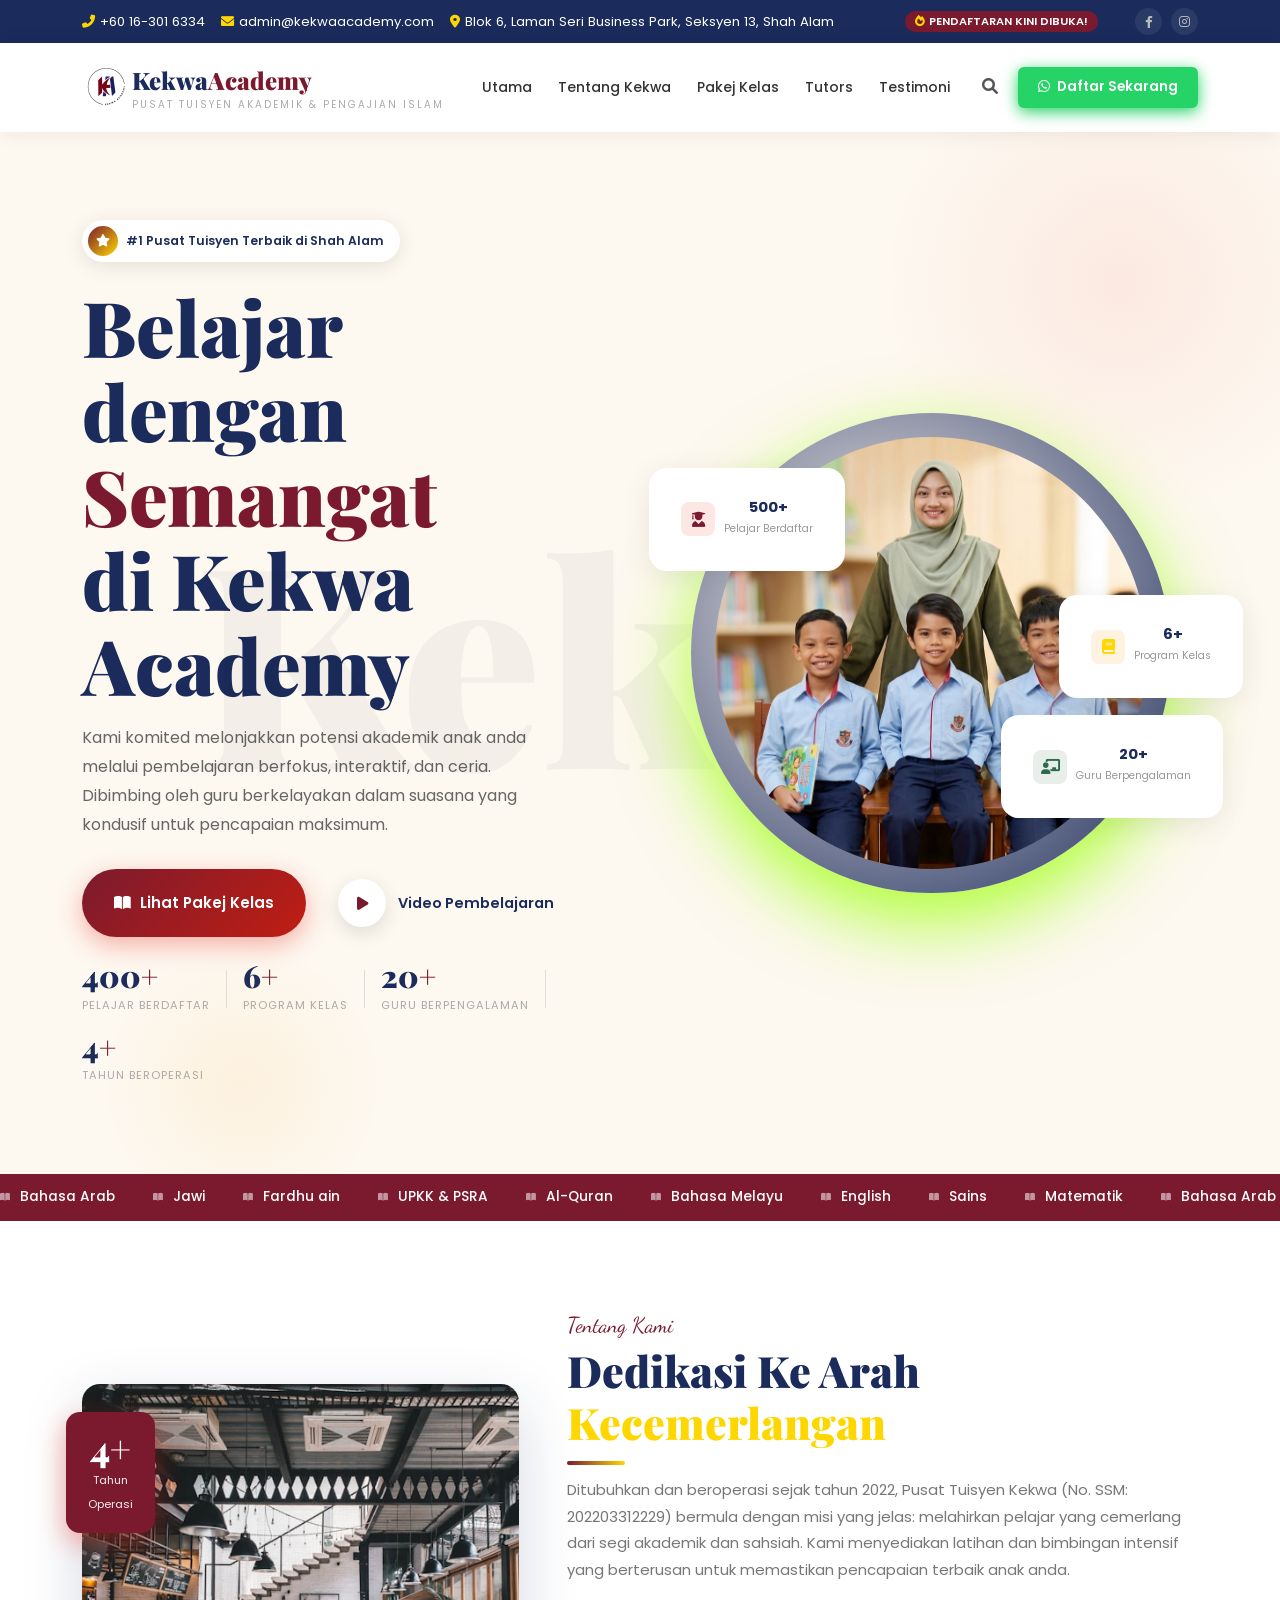
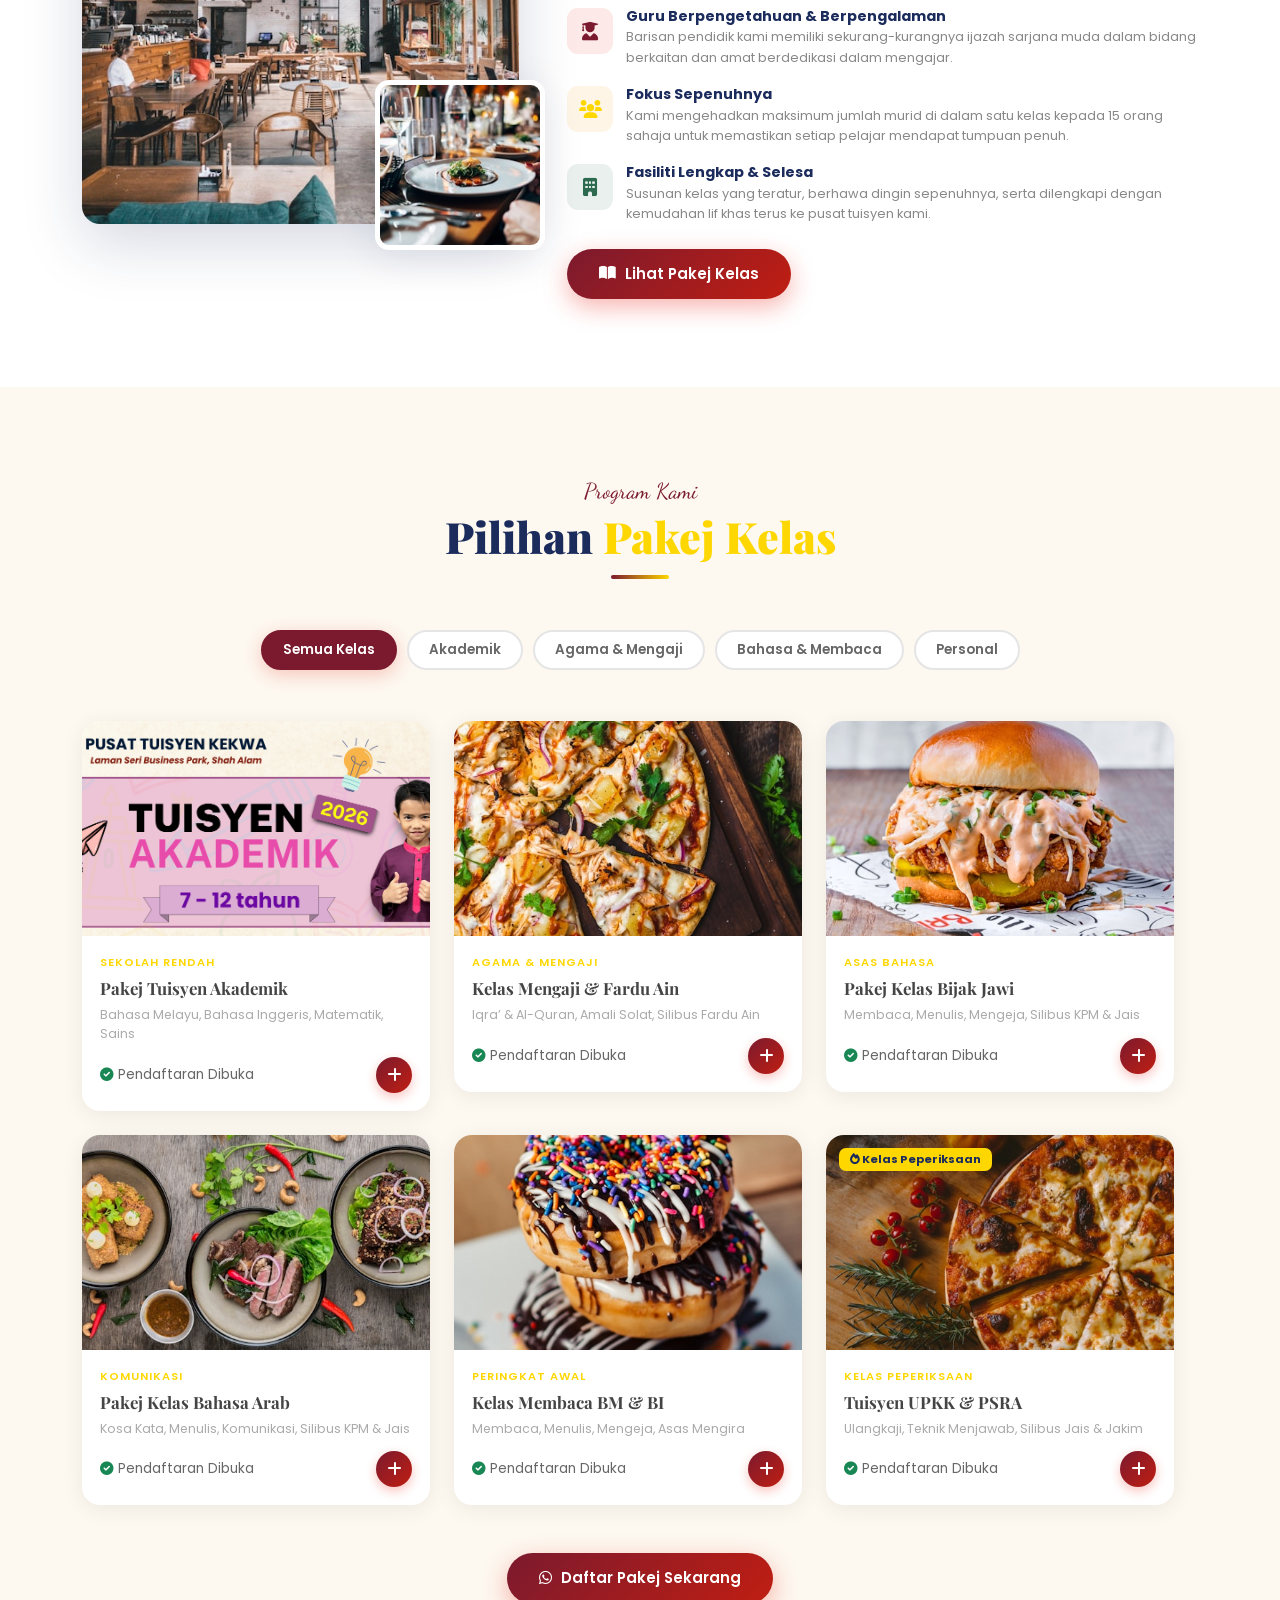
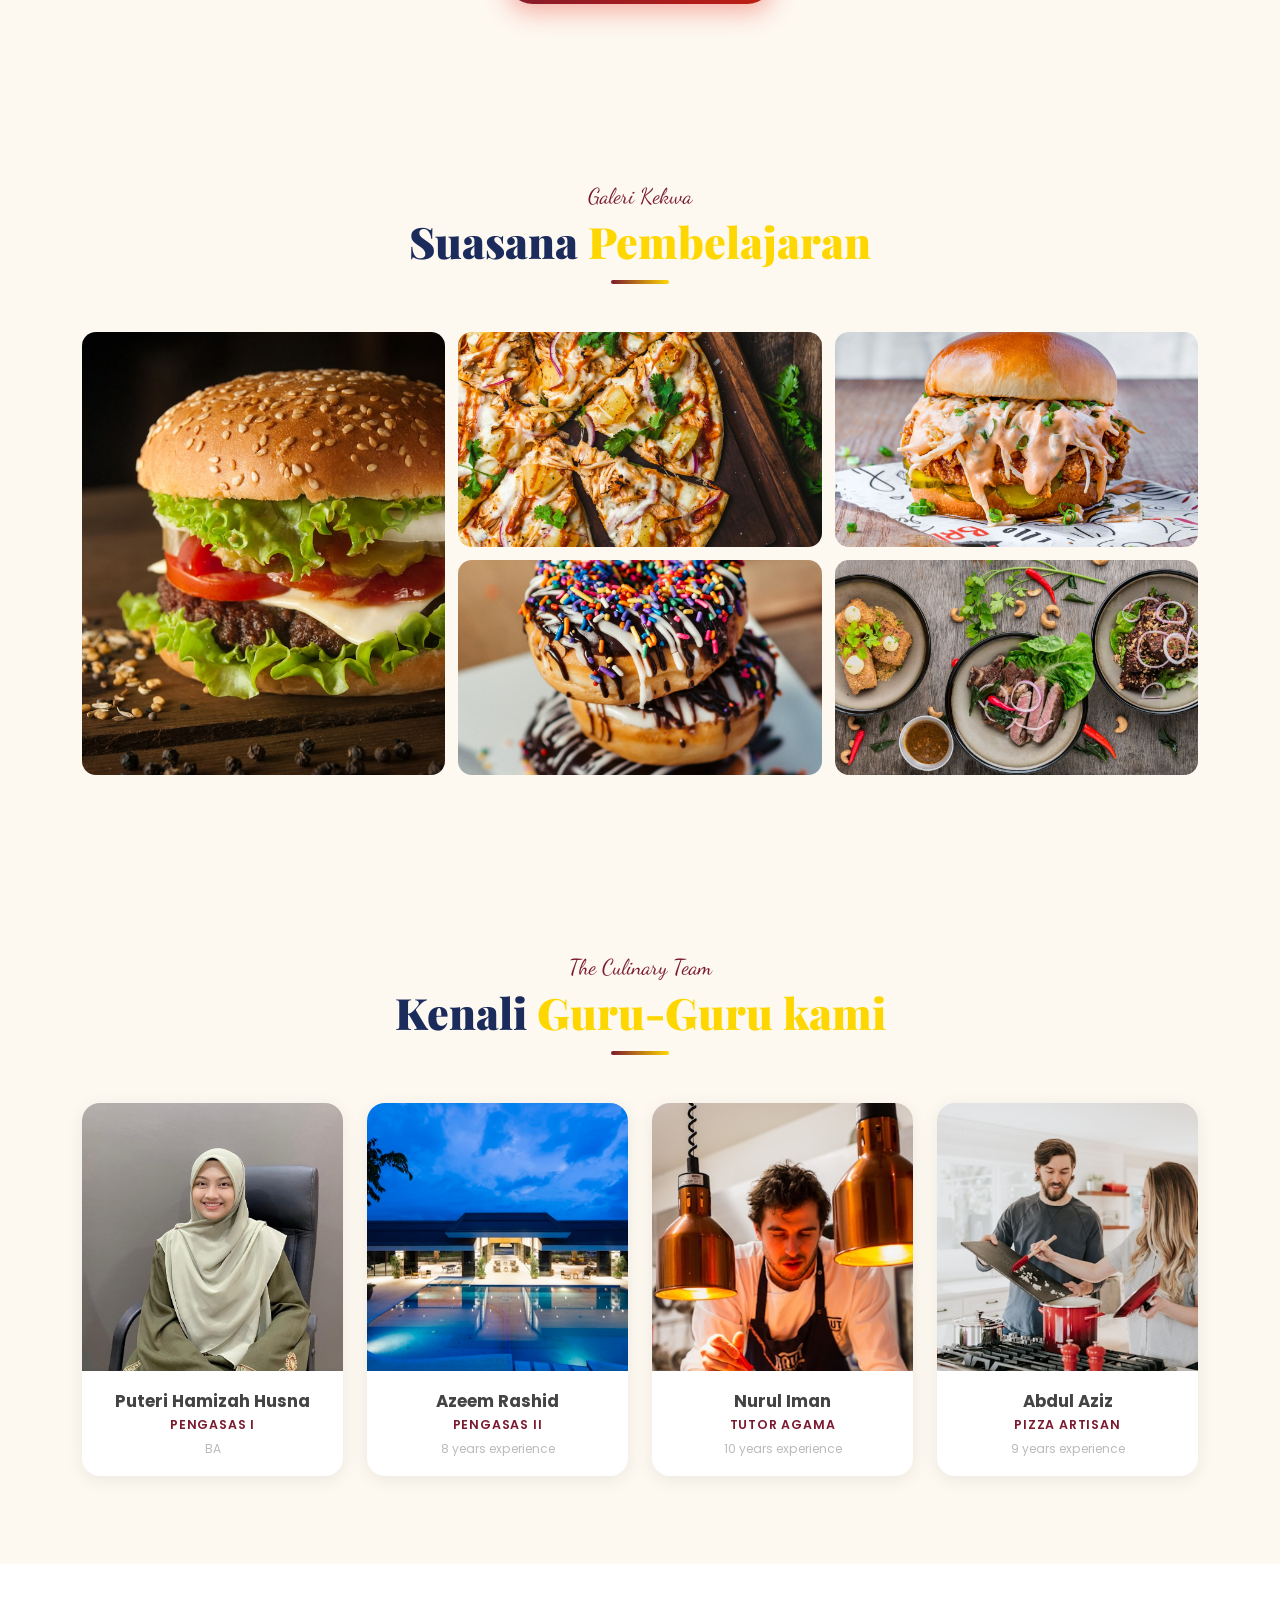
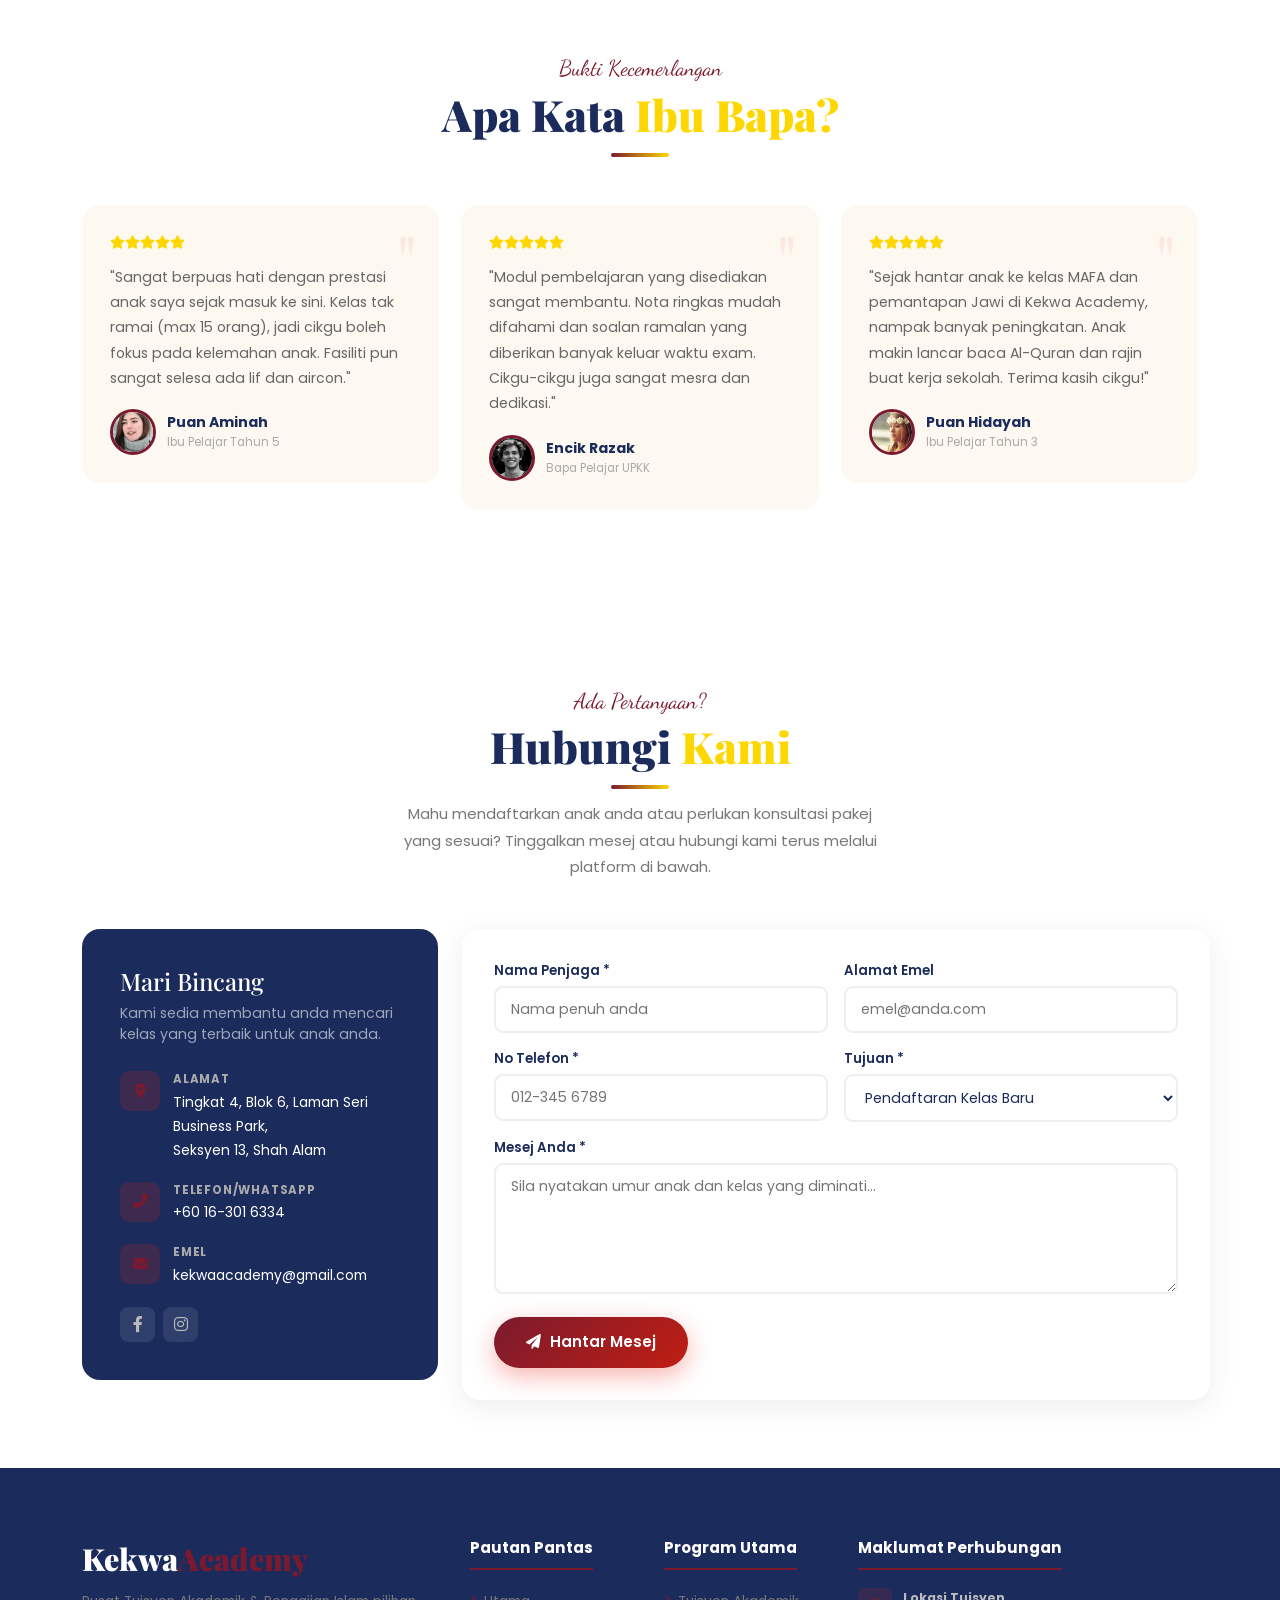
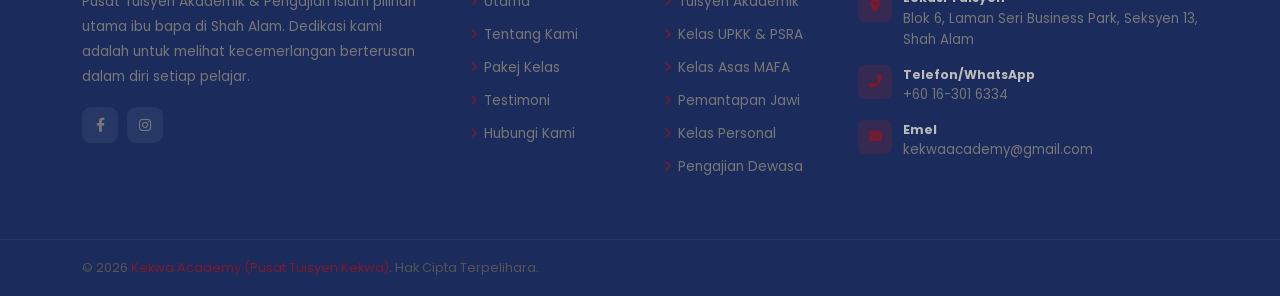
==== index.html @ 7ccf5cf9 "Add website files" ====
<!DOCTYPE html>
<html lang="en">
   <head>
      <meta charset="UTF-8">
      <meta http-equiv="X-UA-Compatible" content="IE=edge">
      <meta name="viewport" content="width=device-width, initial-scale=1">
      <meta name="author" content="Sarab">
      <meta name="description" content="Kekwa Academy - Pusat Tuisyen Akademik &  Islam">
      <title>Kekwa Academy - Pusat Tuisyen Akademik & Pengajian Islam</title>
      <link href="https://fonts.googleapis.com/css2?family=Playfair+Display:wght@400;700;900&family=Poppins:wght@300;400;500;600;700&family=Dancing+Script:wght@700&display=swap" rel="stylesheet"/>
      <!-- Bootstrap 5.3 -->
      <link href="css/bootstrap.min.css" rel="stylesheet"/>
      <!-- AOS Animate on Scroll -->
      <link href="css/aos.css" rel="stylesheet"/>
      <!-- Swiper -->
      <link href="css/swiper-bundle.min.css" rel="stylesheet"/>
      <!-- all min css -->
      <link rel="stylesheet" href="css/all.min.css"/>
      <!-- magnific CSS -->
      <link rel="stylesheet" href="css/magnific-popup.css"/>
      <!-- Style CSS -->
      <link rel="stylesheet" href="css/style.css" />
   </head>
   <body>
      <!-- ============================================================
         TOP BAR
         ============================================================ -->
      <div id="topbar">
         <div class="container">
            <div class="d-flex justify-content-between align-items-center flex-wrap gap-2">
               <div class="top-contact d-flex flex-wrap">
                  <span><i class="fas fa-phone-alt"></i>+60 16-301 6334</span>
                  <span><i class="fas fa-envelope"></i>admin@kekwaacademy.com</span>
                  <span><i class="fas fa-map-marker-alt"></i>Blok 6, Laman Seri Business Park, Seksyen 13, Shah Alam</span>
               </div>
               <div class="d-flex align-items-center gap-3">
                  <span class="ttag"><i class="fas fa-fire me-1"></i>Pendaftaran kini dibuka!</span>
                  <div class="tsoc">
                     <a href="#"><i class="fab fa-facebook-f"></i></a>
                     <a href="#"><i class="fab fa-instagram"></i></a>
                  </div>
               </div>
            </div>
         </div>
      </div>
      <!-- ============================================================
         NAVBAR
         ============================================================ -->
      <nav class="navbar navbar-expand-lg" id="nav">
         <div class="container">
            <a class="navbar-brand" href="#">
               <div class="blogo">
                      <img src="img\logo.png" alt="Kekwa Academy Logo">
                  <div>
                     <div class="bname">Kekwa<span>Academy</span></div>
                     <div class="bsub">Pusat Tuisyen Akademik & Pengajian Islam</div>
                  </div>
               </div>
            </a>
            <button class="navbar-toggler border-0" type="button" data-bs-toggle="collapse" data-bs-target="#navmenu">
            <i class="fas fa-bars" style="color:var(--primary);font-size:1.35rem;"></i>
            </button>
            <div class="collapse navbar-collapse" id="navmenu">
               <ul class="navbar-nav mx-auto">
                  <li class="nav-item"><a class="nav-link active" href="index.html">Utama</a></li>
                  <li class="nav-item"><a class="nav-link" href="#about">Tentang Kekwa</a></li>
                  <li class="nav-item"><a class="nav-link" href="#menu">Pakej Kelas</a></li>
                  <li class="nav-item"><a class="nav-link" href="tutor.html">Tutors</a></li>
                  <li class="nav-item"><a class="nav-link" href="#testimonials">Testimoni</a></li>
               </ul>
               <div class="d-flex align-items-center gap-1">
                  <!-- FIX 1: Search button -->
                  <button id="navSearchBtn" title="Search"><i class="fas fa-search"></i></button>
<a href="https://wa.me/60163016334?text=Assalamualaikum.%20Saya%20berminat%20untuk%20mengetahui%20lebih%20lanjut%20mengenai%20kelas%20tuisyen%20di%20Kekwa%20Academy.%20Boleh%20saya%20dapatkan%20maklumat%20lanjut%3F"
   class="nav-link nav-cta btn-whatsapp"
   target="_blank"
   rel="noopener">
    <i class="fab fa-whatsapp me-1"></i> Daftar Sekarang
</a>
               </div>
            </div>
         </div>
      </nav>
      <!-- ============================================================
         FIX 1 � SEARCH OVERLAY POPUP
         ============================================================ -->
      <div id="searchOv">
         <button class="sovclose" id="searchClose"><i class="fas fa-times"></i></button>
         <div class="sovbox">
            <h4>What are you craving today?</h4>
            <div class="sovinput">
               <input type="text" id="searchInput" placeholder="Search burgers, pizza, chicken..." autocomplete="off"/>
               <button><i class="fas fa-search"></i></button>
            </div>
            <!-- Categories inside search box -->
            <div class="sovcats">
               <div class="sovcat active" data-cat="all">
                  <img src="img/menu/1.jpg" alt=""/>All Items
               </div>
               <div class="sovcat" data-cat="burgers">
                  <img src="img/menu/1.jpg" alt=""/>Burgers
               </div>
               <div class="sovcat" data-cat="pizza">
                  <img src="img/menu/2.jpg" alt=""/>Pizza
               </div>
               <div class="sovcat" data-cat="chicken">
                  <img src="img/menu/3.jpg" alt=""/>Chicken
               </div>
               <div class="sovcat" data-cat="wraps">
                  <img src="img/menu/4.jpg" alt=""/>Wraps
               </div>
               <div class="sovcat" data-cat="pasta">
                  <img src="img/menu/5.jpg" alt=""/>Pasta
               </div>
               <div class="sovcat" data-cat="desserts">
                  <img src="img/menu/6.jpg" alt=""/>Desserts
               </div>
            </div>
            <div class="sovtrend">
               <p><i class="fas fa-fire me-1" style="color:var(--secondary);"></i>Trending Searches</p>
               <span class="ttag">Smash Burger</span>
               <span class="ttag">Nashville Chicken</span>
               <span class="ttag">Truffle Pizza</span>
               <span class="ttag">Lava Cake</span>
               <span class="ttag">Loaded Fries</span>
               <span class="ttag">Mango Shake</span>
            </div>
         </div>
      </div>
      <!-- ============================================================
         HERO
         ============================================================ -->
      <section id="hero">
         <div class="hs hs1"></div>
         <div class="hs hs2"></div>
         <div class="hbgtxt">Kekwa</div>
         <div class="container">
            <div class="row align-items-center g-5" style="min-height:88vh;">
               <div class="col-lg-6">
                  <div class="hbadge">
                     <div class="hbi"><i class="fas fa-star"></i></div>
                     <span>#1 Pusat Tuisyen Terbaik di Shah Alam</span>
                  </div>
                  <h1 class="htitle">Belajar dengan<span class="hl">Semangat</span><br/>di Kekwa Academy</h1>
                  <p class="hdesc">Kami komited melonjakkan potensi akademik anak anda melalui pembelajaran berfokus, interaktif, dan ceria. Dibimbing oleh guru berkelayakan dalam suasana yang kondusif untuk pencapaian maksimum.</p>
                  <div class="d-flex flex-wrap gap-3 mb-2">
                     <a href="#menu" class="btn-red"><i class="fas fa-book-open"></i>Lihat Pakej Kelas</a>
                     <a href="https://www.instagram.com/reel/DMpfrP8ycA4/" 
                        class="btn-play" 
                        target="_blank" 
                        rel="noopener">
                        <div class="pico"><i class="fas fa-play"></i></div>
                        <span>Video Pembelajaran</span>
                     </a>
                  </div>
                  <div class="hstats d-flex gap-3 flex-wrap mt-4">
                     <div class="hstat"><span class="snum" data-count="400">0<em>+</em></span><small>Pelajar Berdaftar</small></div>
                     <div class="sdiv"></div>
                     <div class="hstat"><span class="snum" data-count="6">0<em>+</em></span><small>Program Kelas</small></div>
                     <div class="sdiv"></div>
                     <div class="hstat"><span class="snum" data-count="20">0<em>+</em></span><small>Guru Berpengalaman</small></div>
                     <div class="sdiv"></div>
                     <div class="hstat"><span class="snum" data-count="4">0<em>+</em></span><small>Tahun Beroperasi</small></div>
                  </div>
               </div>
               <div class="col-lg-6">
                  <div style="position:relative;text-align:center;">
                     <div class="hcircle">
                        <img src="img/banner 1.png" alt="Burger"/>
                     </div>
                     <div class="fcard fc1">
                        <div class="fcoi r"><i class="fa-solid fa-user-graduate"></i></div>
                        <div><span class="fcnum">500+</span><span class="fcsm">Pelajar Berdaftar</span></div>
                     </div>
                     <div class="fcard fc3">
                        <div class="fcoi y"><i class="fa-solid fa-book"></i></div>
                        <div><span class="fcnum">6+</span><span class="fcsm">Program Kelas</span></div>
                     </div>
                     <div class="fcard fc2">
                        <div class="fcoi g"><i class="fa-solid fa-chalkboard-teacher"></i></div>
                        <div><span class="fcnum">20+</span><span class="fcsm">Guru Berpengalaman</span></div>
                     </div>
                  </div>
               </div>
            </div>
         </div>
      </section>
      <!-- SCROLL BANNER -->
      <div class="mqsec">
         <div class="mqtrack">
            <div class="mqitem"><i class="fa-solid fa-book-open"></i>Bahasa Arab</div>
            <div class="mqitem"><i class="fa-solid fa-book-open"></i>Jawi</div>
            <div class="mqitem"><i class="fa-solid fa-book-open"></i>Fardhu ain</div>
            <div class="mqitem"><i class="fa-solid fa-book-open"></i>UPKK &amp; PSRA</div>
            <div class="mqitem"><i class="fa-solid fa-book-open"></i>Al-Quran</div>
            <div class="mqitem"><i class="fa-solid fa-book-open"></i>Bahasa Melayu</div>
            <div class="mqitem"><i class="fa-solid fa-book-open"></i>English</div>
            <div class="mqitem"><i class="fa-solid fa-book-open"></i>Sains</div>
            <div class="mqitem"><i class="fa-solid fa-book-open"></i>Matematik</div>
            <div class="mqitem"><i class="fa-solid fa-book-open"></i>Bahasa Arab</div>
            <div class="mqitem"><i class="fa-solid fa-book-open"></i>UPKK &amp; PSRA</div>
            <div class="mqitem"><i class="fa-solid fa-book-open"></i>Iqra</div>
            <div class="mqitem"><i class="fa-solid fa-book-open"></i>Sains</div>
            <div class="mqitem"><i class="fa-solid fa-book-open"></i>Matematik</div>
         </div>
      </div>
      <!-- ABOUT -->
      <section id="about">
         <div class="container">
            <div class="row align-items-center g-5">
               <div class="col-lg-5" data-aos="fade-right">
                  <div class="astack">
                     <div class="aexp"><span class="anum">4+</span><small>Tahun<br/>Operasi</small></div>
                     <div class="amain"><img src="img/about1.jpg" alt="Restaurant"/></div>
                     <div class="asm"><img src="img/about2.jpg" alt=""/></div>
                  </div>
               </div>
               <div class="col-lg-7" data-aos="fade-left">
                  <span class="slbl">Tentang Kami</span>
<h2 class="stitle text-start">Dedikasi Ke Arah <span>Kecemerlangan</span></h2>
                  <div class="sline lft"></div>
                  <p class="sdesc mb-4">Ditubuhkan dan beroperasi sejak tahun 2022, Pusat Tuisyen Kekwa (No. SSM: 202203312229) bermula dengan misi yang jelas: melahirkan pelajar yang cemerlang dari segi akademik dan sahsiah. Kami menyediakan latihan dan bimbingan intensif yang berterusan untuk memastikan pencapaian terbaik anak anda.</p>
                  <div class="mb-4">
                     <div class="fti">
                        <div class="ftico r"><i class="fas fa-user-graduate"></i></div>
                        <div>
                           <h6>Guru Berpengetahuan & Berpengalaman</h6>
                           <p>Barisan pendidik kami memiliki sekurang-kurangnya ijazah sarjana muda dalam bidang berkaitan dan amat berdedikasi dalam mengajar.</p>
                        </div>
                     </div>
                     <div class="fti">
                        <div class="ftico y"><i class="fas fa-users"></i></div>
                        <div>
                           <h6>Fokus Sepenuhnya</h6>
                           <p>Kami mengehadkan maksimum jumlah murid di dalam satu kelas kepada 15 orang sahaja untuk memastikan setiap pelajar mendapat tumpuan penuh.</p>
                        </div>
                     </div>
                     <div class="fti">
                        <div class="ftico g"><i class="fas fa-building"></i></div>
                        <div>
                           <h6>Fasiliti Lengkap & Selesa</h6>
                           <p>Susunan kelas yang teratur, berhawa dingin sepenuhnya, serta dilengkapi dengan kemudahan lif khas terus ke pusat tuisyen kami.</p>
                        </div>
                     </div>
                  </div>
                  <a href="#menu" class="btn-red"><i class="fas fa-book-open"></i>Lihat Pakej Kelas</a>               </div>
            </div>
         </div>
      </section>
<!-- ============================================================
         MENU - PAKEJ KELAS
         ============================================================ -->
      <section id="menu">
         <div class="container">
            <div class="text-center mb-5" data-aos="fade-up">
               <span class="slbl">Program Kami</span>
               <h2 class="stitle">Pilihan <span>Pakej Kelas</span></h2>
               <div class="sline"></div>
            </div>
            <!-- Filter buttons -->
            <div class="text-center mb-4" data-aos="fade-up">
               <button class="filtbtn active" data-f="all">Semua Kelas</button>
               <button class="filtbtn" data-f="akademik">Akademik</button>
               <button class="filtbtn" data-f="agama">Agama & Mengaji</button>
               <button class="filtbtn" data-f="bahasa">Bahasa & Membaca</button>
               <button class="filtbtn" data-f="personal">Personal</button>
            </div>
            <div class="row g-4" id="mgrid">
               
<div class="row g-4" id="mgrid">
               
               <!-- PAKEJ 1: Tuisyen Akademik -->
               <div class="col-sm-6 col-lg-4 mwrap" data-c="akademik" data-aos="fade-up">
                  <div class="mcard"
                     data-img="img/Produk Kelas.png"
                     data-title="Pakej Tuisyen Akademik (Sekolah Rendah)"
                     data-cat="Akademik"
                     data-desc="Kelas berfokuskan pemahaman konsep dan latihan berterusan untuk subjek-subjek teras sekolah rendah."
                     data-tags="Bahasa Melayu, Bahasa Inggeris, Matematik, Sains">
                     <div class="mimg">
                        <img src="img/Produk Kelas.png" alt="Tuisyen Akademik"/>
                     </div>
                     <div class="mbody">
                        <div class="mcat">Sekolah Rendah</div>
                        <div class="mtit">Pakej Tuisyen Akademik</div>
                        <div class="mdesc">Bahasa Melayu, Bahasa Inggeris, Matematik, Sains</div>
                        <div class="mfoot" style="justify-content: space-between; align-items: center;">
                           <span style="font-size: 0.85rem; color: #666;"><i class="fas fa-check-circle text-success me-1"></i>Pendaftaran Dibuka</span>
                           <button class="madd" title="Maklumat Lanjut"><i class="fas fa-plus"></i></button>
                        </div>
                     </div>
                  </div>
               </div>

               <!-- PAKEJ 2: Mengaji & Fardu Ain -->
               <div class="col-sm-6 col-lg-4 mwrap" data-c="agama" data-aos="fade-up" data-aos-delay="80">
                  <div class="mcard"
                     data-img="img/menu/2.jpg"
                     data-title="Pakej Kelas Mengaji & Fardu Ain"
                     data-cat="Agama"
                     data-desc="Bimbingan asas kerohanian yang praktikal dan mudah difahami untuk melancarkan bacaan Al-Quran dan ibadah harian."
                     data-tags="Iqra’ & Al-Quran, Amali Solat, Silibus Fardu Ain">
                     <div class="mimg">
                        <img src="img/menu/2.jpg" alt="Mengaji dan Fardu Ain"/>
                     </div>
                     <div class="mbody">
                        <div class="mcat">Agama & Mengaji</div>
                        <div class="mtit">Kelas Mengaji & Fardu Ain</div>
                        <div class="mdesc">Iqra’ & Al-Quran, Amali Solat, Silibus Fardu Ain</div>
                        <div class="mfoot" style="justify-content: space-between; align-items: center;">
                           <span style="font-size: 0.85rem; color: #666;"><i class="fas fa-check-circle text-success me-1"></i>Pendaftaran Dibuka</span>
                           <button class="madd" title="Maklumat Lanjut"><i class="fas fa-plus"></i></button>
                        </div>
                     </div>
                  </div>
               </div>

               <!-- PAKEJ 3: Bijak Jawi -->
               <div class="col-sm-6 col-lg-4 mwrap" data-c="bahasa" data-aos="fade-up" data-aos-delay="160">
                  <div class="mcard"
                     data-img="img/menu/3.jpg"
                     data-title="Pakej Kelas Bijak Jawi"
                     data-cat="Bahasa"
                     data-desc="Latihan komprehensif bagi membina kemahiran asas jawi yang kukuh berpandukan silibus rasmi."
                     data-tags="Membaca, Menulis, Mengeja, Silibus KPM & Jais">
                     <div class="mimg">
                        <img src="img/menu/3.jpg" alt="Bijak Jawi"/>
                     </div>
                     <div class="mbody">
                        <div class="mcat">Asas Bahasa</div>
                        <div class="mtit">Pakej Kelas Bijak Jawi</div>
                        <div class="mdesc">Membaca, Menulis, Mengeja, Silibus KPM & Jais</div>
                        <div class="mfoot" style="justify-content: space-between; align-items: center;">
                           <span style="font-size: 0.85rem; color: #666;"><i class="fas fa-check-circle text-success me-1"></i>Pendaftaran Dibuka</span>
                           <button class="madd" title="Maklumat Lanjut"><i class="fas fa-plus"></i></button>
                        </div>
                     </div>
                  </div>
               </div>

               <!-- PAKEJ 4: Bahasa Arab -->
               <div class="col-sm-6 col-lg-4 mwrap" data-c="bahasa" data-aos="fade-up">
                  <div class="mcard"
                     data-img="img/menu/4.jpg"
                     data-title="Pakej Kelas Bahasa Arab"
                     data-cat="Bahasa"
                     data-desc="Pendedahan bahasa Arab yang interaktif untuk membantu pelajar berkomunikasi dan memahami kosa kata dengan berkesan."
                     data-tags="Kosa Kata, Menulis, Komunikasi, Silibus KPM & Jais">
                     <div class="mimg">
                        <img src="img/menu/4.jpg" alt="Bahasa Arab"/>
                     </div>
                     <div class="mbody">
                        <div class="mcat">Komunikasi</div>
                        <div class="mtit">Pakej Kelas Bahasa Arab</div>
                        <div class="mdesc">Kosa Kata, Menulis, Komunikasi, Silibus KPM & Jais</div>
                        <div class="mfoot" style="justify-content: space-between; align-items: center;">
                           <span style="font-size: 0.85rem; color: #666;"><i class="fas fa-check-circle text-success me-1"></i>Pendaftaran Dibuka</span>
                           <button class="madd" title="Maklumat Lanjut"><i class="fas fa-plus"></i></button>
                        </div>
                     </div>
                  </div>
               </div>

               <!-- PAKEJ 5: Membaca BM & BI -->
               <div class="col-sm-6 col-lg-4 mwrap" data-c="akademik" data-aos="fade-up" data-aos-delay="80">
                  <div class="mcard"
                     data-img="img/menu/5.jpg"
                     data-title="Pakej Kelas Membaca BM & BI"
                     data-cat="Akademik"
                     data-desc="Kelas khas untuk anak-anak yang baru mula belajar bagi melancarkan bacaan, ejaan dan penulisan."
                     data-tags="Membaca, Menulis, Mengeja, Asas Mengira">
                     <div class="mimg">
                        <img src="img/menu/5.jpg" alt="Membaca BM BI"/>
                     </div>
                     <div class="mbody">
                        <div class="mcat">Peringkat Awal</div>
                        <div class="mtit">Kelas Membaca BM & BI</div>
                        <div class="mdesc">Membaca, Menulis, Mengeja, Asas Mengira</div>
                        <div class="mfoot" style="justify-content: space-between; align-items: center;">
                           <span style="font-size: 0.85rem; color: #666;"><i class="fas fa-check-circle text-success me-1"></i>Pendaftaran Dibuka</span>
                           <button class="madd" title="Maklumat Lanjut"><i class="fas fa-plus"></i></button>
                        </div>
                     </div>
                  </div>
               </div>

               <!-- PAKEJ 6: UPKK & PSRA -->
               <div class="col-sm-6 col-lg-4 mwrap" data-c="agama" data-aos="fade-up" data-aos-delay="160">
                  <div class="mcard"
                     data-img="img/menu/6.jpg"
                     data-title="Pakej Tuisyen UPKK & PSRA"
                     data-cat="Agama"
                     data-desc="Persediaan rapi untuk peperiksaan dengan modul ulangkaji terancang dan panduan teknik menjawab yang betul."
                     data-tags="Ulangkaji, Teknik Menjawab, Silibus Jais & Jakim">
                     <div class="mimg">
                        <img src="img/menu/6.jpg" alt="UPKK dan PSRA"/>
                        <div class="mbdg hot"><i class="fas fa-fire"></i> Kelas Peperiksaan</div>
                     </div>
                     <div class="mbody">
                        <div class="mcat">Kelas Peperiksaan</div>
                        <div class="mtit">Tuisyen UPKK & PSRA</div>
                        <div class="mdesc">Ulangkaji, Teknik Menjawab, Silibus Jais & Jakim</div>
                        <div class="mfoot" style="justify-content: space-between; align-items: center;">
                           <span style="font-size: 0.85rem; color: #666;"><i class="fas fa-check-circle text-success me-1"></i>Pendaftaran Dibuka</span>
                           <button class="madd" title="Maklumat Lanjut"><i class="fas fa-plus"></i></button>
                        </div>
                     </div>
                  </div>
               </div>

            </div>
            <!-- end #mgrid -->
            <div class="text-center mt-5"><a href="https://wa.me/60163016334" target="_blank" class="btn-red"><i class="fab fa-whatsapp"></i>Daftar Pakej Sekarang</a></div>
         </div>
      </section>
	  
	  
<div id="menuPop">
         <div class="mpbox">
            <button class="mpclose" id="mpClose"><i class="fas fa-times"></i></button>
            <div class="mpimg"><img id="mpImg" src="" alt=""/></div>
            <div class="mpbody">
               <div id="mpCat" style="color: var(--secondary); font-weight: 700; font-size: 0.8rem; text-transform: uppercase; margin-bottom: 5px;"></div>
               <div id="mpTitle" style="font-size: 1.5rem; font-weight: 700; margin-bottom: 15px;"></div>
               <div id="mpDesc" style="color: #666; line-height: 1.6;"></div>
               <div class="mptags" id="mpTags" style="margin-top: 15px; margin-bottom: 20px;"></div>
               
               <!-- Butang WhatsApp -->
               <a href="https://wa.me/60163016334" target="_blank" id="mpAddCart" class="mpaddcart d-block text-center text-decoration-none" style="background-color: #25D366; border-color: #25D366; color: #fff;">
                  <i class="fab fa-whatsapp me-2"></i>Tanya di WhatsApp
               </a>

               <!-- ELEMEN DI BAWAH DISEMBUNYIKAN UNTUK MENGELAKKAN JS ERROR -->
               <div id="mpStars" style="display: none;"></div>
               <div id="mpPrice" style="display: none;"></div>
               <div class="mpmeta" id="mpMeta" style="display: none;"></div>
               <div class="mpqty" style="display: none;">
                  <button class="mpqbtn" id="mpMinus">-</button>
                  <span class="mpqnum" id="mpQnum">1</span>
                  <button class="mpqbtn" id="mpPlus">+</button>
                  <span style="display: none;">portion</span>
               </div>
            </div>
         </div>
      </div>
 
	  
 <!-- GALLERY -->
      <section id="gallery">
         <div class="container">
            <div class="text-center mb-5" data-aos="fade-up">
               <span class="slbl">Galeri Kekwa</span>
               <h2 class="stitle">Suasana <span>Pembelajaran</span></h2>
               <div class="sline"></div>
            </div>
            <div class="ggrid" data-aos="fade-up">
               <div class="gitem"
                  data-gi="0"
                  data-gimg="img/portfolio/work1.jpg"
                  data-gtitle="Fokus Sepenuhnya"
                  data-gdesc="Kelas saiz kecil membenarkan guru memberi perhatian secara individu kepada kelemahan pelajar.">
                  <img src="img/portfolio/work1.jpg" alt="Kelas"/>
                  <div class="gover"><span><i class="fas fa-expand-alt"></i> Fokus Pelajar</span></div>
               </div>
               <div class="gitem"
                  data-gi="1"
                  data-gimg="img/portfolio/work2.jpg"
                  data-gtitle="Kemudahan Selesa"
                  data-gdesc="Bilik darjah yang dilengkapi penghawa dingin penuh memastikan persekitaran yang kondusif.">
                  <img src="img/portfolio/work2.jpg" alt="Fasiliti"/>
                  <div class="gover"><span><i class="fas fa-expand-alt"></i> Kemudahan Selesa</span></div>
               </div>
               <div class="gitem"
                  data-gi="2"
                  data-gimg="img/portfolio/work3.jpg"
                  data-gtitle="Latihan Berterusan"
                  data-gdesc="Modul, nota padat, dan kertas percubaan exam sentiasa disediakan untuk ulangkaji.">
                  <img src="img/portfolio/work3.jpg" alt="Modul"/>
                  <div class="gover"><span><i class="fas fa-expand-alt"></i> Latihan & Modul</span></div>
               </div>
               <div class="gitem"
                  data-gi="3"
                  data-gimg="img/portfolio/work4.jpg"
                  data-gtitle="Pembelajaran Interaktif"
                  data-gdesc="Kami memastikan suasana kelas sentiasa ceria agar murid tidak merasa bosan dan tertekan.">
                  <img src="img/portfolio/work4.jpg" alt="Interaktif"/>
                  <div class="gover"><span><i class="fas fa-expand-alt"></i> Suasana Ceria</span></div>
               </div>
               <div class="gitem"
                  data-gi="4"
                  data-gimg="img/portfolio/work5.jpg"
                  data-gtitle="Sambutan & Aktiviti"
                  data-gdesc="Selain akademik, kami juga merai pelajar dengan pelbagai majlis ringkas penghargaan dan hari lahir.">
                  <img src="img/portfolio/work5.jpg" alt="Aktiviti"/>
                  <div class="gover"><span><i class="fas fa-expand-alt"></i> Aktiviti Pelajar</span></div>
               </div>
            </div>
         </div>
      </section>
      
      <!-- GALLERY POPUP -->
      <div id="galPop">
         <div class="gpbox">
            <button class="gpclose" id="gpClose"><i class="fas fa-times"></i></button>
            <img id="gpImg" src="" alt=""/>
            <div class="gpcap">
               <h5 id="gpTitle"></h5>
               <p id="gpDesc"></p>
            </div>
            <div class="gpnav">
               <button id="gpPrev"><i class="fas fa-chevron-left me-1"></i>Prev</button>
               <button id="gpNext">Next <i class="fas fa-chevron-right ms-1"></i></button>
            </div>
         </div>
      </div>
	  
	  
      <!-- Guru-Guru Kami -->
      <section id="Guru-Guru Kami">
         <div class="container">
            <div class="text-center mb-5" data-aos="fade-up">
               <span class="slbl">The Culinary Team</span>
               <h2 class="stitle">Kenali <span>Guru-Guru kami</span></h2>
               <div class="sline"></div>
            </div>
            <div class="row g-4">
               <div class="col-sm-6 col-lg-3" data-aos="fade-up" data-aos-delay="0">
                  <div class="chcard">
                     <div class="chimg">
                        <img src="img\chefs\5.jpeg" alt=""/>
                        <div class="chsoc"><a href="#"><i class="fab fa-instagram"></i></a><a href="#"><i class="fab fa-facebook-f"></i></a><a href="#"><i class="fab fa-twitter"></i></a></div>
                     </div>
                     <div class="chbody">
                        <div class="chnm">Puteri Hamizah Husna</div>
                        <div class="chrole">Pengasas I</div>
                        <div class="chexp">BA </div>
                     </div>
                  </div>
               </div>
               <div class="col-sm-6 col-lg-3" data-aos="fade-up" data-aos-delay="80">
                  <div class="chcard">
                     <div class="chimg">
                        <img src="img/chefs/2.jpg" alt=""/>
                        <div class="chsoc"><a href="#"><i class="fab fa-instagram"></i></a><a href="#"><i class="fab fa-facebook-f"></i></a><a href="#"><i class="fab fa-twitter"></i></a></div>
                     </div>
                     <div class="chbody">
                        <div class="chnm">Azeem Rashid</div>
                        <div class="chrole">PENGASAS II</div>
                        <div class="chexp">8 years experience</div>
                     </div>
                  </div>
               </div>
               <div class="col-sm-6 col-lg-3" data-aos="fade-up" data-aos-delay="160">
                  <div class="chcard">
                     <div class="chimg">
                        <img src="img/chefs/3.jpg" alt=""/>
                        <div class="chsoc"><a href="#"><i class="fab fa-instagram"></i></a><a href="#"><i class="fab fa-facebook-f"></i></a><a href="#"><i class="fab fa-twitter"></i></a></div>
                     </div>
                     <div class="chbody">
                        <div class="chnm">Nurul Iman</div>
                        <div class="chrole">TUTOR AGAMA</div>
                        <div class="chexp">10 years experience</div>
                     </div>
                  </div>
               </div>
               <div class="col-sm-6 col-lg-3" data-aos="fade-up" data-aos-delay="240">
                  <div class="chcard">
                     <div class="chimg">
                        <img src="img/chefs/4.jpg" alt=""/>
                        <div class="chsoc"><a href="#"><i class="fab fa-instagram"></i></a><a href="#"><i class="fab fa-facebook-f"></i></a><a href="#"><i class="fab fa-twitter"></i></a></div>
                     </div>
                     <div class="chbody">
                        <div class="chnm">Abdul Aziz</div>
                        <div class="chrole">Pizza Artisan</div>
                        <div class="chexp">9 years experience</div>
                     </div>
                  </div>
               </div>
            </div>
         </div>
      </section>
	   
	<!-- TESTIMONIALS -->  
<section id="testimonials">
         <div class="container">
            <div class="text-center mb-5" data-aos="fade-up">
               <span class="slbl">Bukti Kecemerlangan</span>
               <h2 class="stitle">Apa Kata <span>Ibu Bapa?</span></h2>
               <div class="sline"></div>
            </div>
            <div class="swiper tesSwiper" data-aos="fade-up">
               <div class="swiper-wrapper">
                  <div class="swiper-slide">
                     <div class="tescard">
                        <div class="tesq">"</div>
                        <div class="tess"><i class="fas fa-star"></i><i class="fas fa-star"></i><i class="fas fa-star"></i><i class="fas fa-star"></i><i class="fas fa-star"></i></div>
                        <p class="testxt">"Sangat berpuas hati dengan prestasi anak saya sejak masuk ke sini. Kelas tak ramai (max 15 orang), jadi cikgu boleh fokus pada kelemahan anak. Fasiliti pun sangat selesa ada lif dan aircon."</p>
                        <div class="tesauth">
                           <img src="img/testimonial/1.jpg" alt=""/>
                           <div>
                              <div class="tesnm">Puan Aminah</div>
                              <div class="tesrl">Ibu Pelajar Tahun 5</div>
                           </div>
                        </div>
                     </div>
                  </div>
                  <div class="swiper-slide">
                     <div class="tescard">
                        <div class="tesq">"</div>
                        <div class="tess"><i class="fas fa-star"></i><i class="fas fa-star"></i><i class="fas fa-star"></i><i class="fas fa-star"></i><i class="fas fa-star"></i></div>
                        <p class="testxt">"Modul pembelajaran yang disediakan sangat membantu. Nota ringkas mudah difahami dan soalan ramalan yang diberikan banyak keluar waktu exam. Cikgu-cikgu juga sangat mesra dan dedikasi."</p>
                        <div class="tesauth">
                           <img src="img/testimonial/2.jpg" alt=""/>
                           <div>
                              <div class="tesnm">Encik Razak</div>
                              <div class="tesrl">Bapa Pelajar UPKK</div>
                           </div>
                        </div>
                     </div>
                  </div>
                  <div class="swiper-slide">
                     <div class="tescard">
                        <div class="tesq">"</div>
                        <div class="tess"><i class="fas fa-star"></i><i class="fas fa-star"></i><i class="fas fa-star"></i><i class="fas fa-star"></i><i class="fas fa-star"></i></div>
                        <p class="testxt">"Sejak hantar anak ke kelas MAFA dan pemantapan Jawi di Kekwa Academy, nampak banyak peningkatan. Anak makin lancar baca Al-Quran dan rajin buat kerja sekolah. Terima kasih cikgu!"</p>
                        <div class="tesauth">
                           <img src="img/testimonial/3.jpg" alt=""/>
                           <div>
                              <div class="tesnm">Puan Hidayah</div>
                              <div class="tesrl">Ibu Pelajar Tahun 3</div>
                           </div>
                        </div>
                     </div>
                  </div>
               </div>
               <div class="swiper-pagination mt-4" style="position:static;"></div>
            </div>
         </div>
      </section>	  
	  
	  
<!-- CONTACT FORM -->
      <section id="contact-section">
         <div class="container">
            <div class="text-center mb-5" data-aos="fade-up">
               <span class="slbl">Ada Pertanyaan?</span>
               <h2 class="stitle">Hubungi <span>Kami</span></h2>
               <div class="sline"></div>
               <p class="sdesc mx-auto" style="max-width:480px;">Mahu mendaftarkan anak anda atau perlukan konsultasi pakej yang sesuai? Tinggalkan mesej atau hubungi kami terus melalui platform di bawah.</p>
            </div>
            <div class="row g-4">
               <div class="col-lg-4" data-aos="fade-right">
                  <div class="ctdark">
                     <h4>Mari Bincang</h4>
                     <p class="ctsub">Kami sedia membantu anda mencari kelas yang terbaik untuk anak anda.</p>
                     <div class="ctitem">
                        <div class="cticon"><i class="fas fa-map-marker-alt"></i></div>
                        <div class="ctinfo"><strong>Alamat</strong><span>Tingkat 4, Blok 6, Laman Seri Business Park,<br/>Seksyen 13, Shah Alam</span></div>
                     </div>
                     <div class="ctitem">
                        <div class="cticon"><i class="fas fa-phone-alt"></i></div>
                        <div class="ctinfo"><strong>Telefon/WhatsApp</strong><span>+60 16-301 6334</span></div>
                     </div>
                     <div class="ctitem">
                        <div class="cticon"><i class="fas fa-envelope"></i></div>
                        <div class="ctinfo"><strong>Emel</strong><span>kekwaacademy@gmail.com</span></div>
                     </div>
                     <div class="ctsocrow">
                        <a href="https://www.facebook.com/PusatTuisyenKekwa" target="_blank"><i class="fab fa-facebook-f"></i></a>
                        <a href="https://instagram.com/kekwaacademy.co" target="_blank"><i class="fab fa-instagram"></i></a>
                     </div>
                  </div>
               </div>
               <div class="col-lg-8" data-aos="fade-left">
                  <div class="fcard">
                     <div class="row g-3">
                        <div class="col-sm-6"><label class="flbl">Nama Penjaga *</label><input type="text" class="fctrl" placeholder="Nama penuh anda"/></div>
                        <div class="col-sm-6"><label class="flbl">Alamat Emel</label><input type="email" class="fctrl" placeholder="emel@anda.com"/></div>
                        <div class="col-sm-6"><label class="flbl">No Telefon *</label><input type="tel" class="fctrl" placeholder="012-345 6789"/></div>
                        <div class="col-sm-6">
                           <label class="flbl">Tujuan *</label>
                           <select class="fctrl">
                              <option>Pendaftaran Kelas Baru</option>
                              <option>Pertanyaan Yuran & Jadual</option>
                              <option>Personal Class (1-to-1)</option>
                              <option>Lain-lain</option>
                           </select>
                        </div>
                        <div class="col-12"><label class="flbl">Mesej Anda *</label><textarea class="fctrl" rows="5" placeholder="Sila nyatakan umur anak dan kelas yang diminati..."></textarea></div>
                        <div class="col-12"><button class="btn-red" id="ctcBtn"><i class="fas fa-paper-plane"></i> Hantar Mesej</button></div>
                     </div>
                     <div class="sucmsg" id="ctcOk">
                        <i class="fas fa-check-circle"></i>
                        <p>Mesej berjaya dihantar! Kami akan menghubungi anda secepat mungkin.</p>
                     </div>
                  </div>
               </div>
            </div>
         </div>
      </section>	

 <!-- FOOTER -->
      <footer>
         <div class="container">
            <div class="row g-5">
               <div class="col-lg-4">
                  <div class="fnm">Kekwa<span>Academy</span></div>
                  <p class="fdesc">Pusat Tuisyen Akademik & Pengajian Islam pilihan utama ibu bapa di Shah Alam. Dedikasi kami adalah untuk melihat kecemerlangan berterusan dalam diri setiap pelajar.</p>
                  <div class="fsoc">
                     <a href="https://www.facebook.com/PusatTuisyenKekwa" target="_blank"><i class="fab fa-facebook-f"></i></a>
                     <a href="https://instagram.com/kekwaacademy.co" target="_blank"><i class="fab fa-instagram"></i></a>
                  </div>
               </div>
               <div class="col-sm-6 col-lg-2">
                  <div class="ftit">Pautan Pantas</div>
                  <ul class="flinks ps-0">
                     <li><a href="#hero"><i class="fas fa-chevron-right"></i>Utama</a></li>
                     <li><a href="#about"><i class="fas fa-chevron-right"></i>Tentang Kami</a></li>
                     <li><a href="#menu"><i class="fas fa-chevron-right"></i>Pakej Kelas</a></li>
                     <li><a href="#testimonials"><i class="fas fa-chevron-right"></i>Testimoni</a></li>
                     <li><a href="#contact-section"><i class="fas fa-chevron-right"></i>Hubungi Kami</a></li>
                  </ul>
               </div>
               <div class="col-sm-6 col-lg-2">
                  <div class="ftit">Program Utama</div>
                  <ul class="flinks ps-0">
                     <li><a href="#menu"><i class="fas fa-chevron-right"></i>Tuisyen Akademik</a></li>
                     <li><a href="#menu"><i class="fas fa-chevron-right"></i>Kelas UPKK & PSRA</a></li>
                     <li><a href="#menu"><i class="fas fa-chevron-right"></i>Kelas Asas MAFA</a></li>
                     <li><a href="#menu"><i class="fas fa-chevron-right"></i>Pemantapan Jawi</a></li>
                     <li><a href="#menu"><i class="fas fa-chevron-right"></i>Kelas Personal</a></li>
                     <li><a href="#menu"><i class="fas fa-chevron-right"></i>Pengajian Dewasa</a></li>
                  </ul>
               </div>
               <div class="col-lg-4">
                  <div class="ftit">Maklumat Perhubungan</div>
                  <div class="fci">
                     <div class="fciico"><i class="fas fa-map-marker-alt"></i></div>
                     <div class="fciinfo"><strong>Lokasi Tuisyen</strong>Blok 6, Laman Seri Business Park, Seksyen 13, Shah Alam</div>
                  </div>
                  <div class="fci">
                     <div class="fciico"><i class="fas fa-phone-alt"></i></div>
                     <div class="fciinfo"><strong>Telefon/WhatsApp</strong>+60 16-301 6334</div>
                  </div>
                  <div class="fci">
                     <div class="fciico"><i class="fas fa-envelope"></i></div>
                     <div class="fciinfo"><strong>Emel</strong>kekwaacademy@gmail.com</div>
                  </div>
               </div>
            </div>
         </div>
         <div class="fbot">
            <div class="container">
               <div class="d-flex justify-content-between align-items-center flex-wrap gap-2">
                  <p>&copy 2026 <span>Kekwa Academy (Pusat Tuisyen Kekwa)</span>. Hak Cipta Terpelihara.</p>
               </div>
            </div>
         </div>
      </footer>
      <!-- Back to top -->
      <button id="btt" onclick="window.scrollTo({top:0,behavior:'smooth'})"><i class="fas fa-chevron-up"></i></button>
    
   <!-- jQuery -->
      <script src="js/jquery-3.7.1.min.js"></script>
      <!-- Bootstrap 5 -->
      <script src="js/bootstrap.bundle.min.js"></script>
      <!-- AOS -->
      <script src="js/aos.js"></script>
      <!-- Swiper -->
      <script src="js/swiper-bundle.min.js"></script>
      <!-- CounterUp -->
      <script src="js/jquery.magnific-popup.min.js"></script>
      <!-- Main js -->
      <script src="js/main.js"></script>
   </body>
</html>
---- css/style.css ----
:root {
  /* Brand Colors */
  --primary: #7B1A2E;      /* Merah Gelap */
  --secondary: #FFD700;    /* Emas */
  --dark: #1A2B5C;         /* Biru Navy */

  /* Background */
  --cream: #FDF8F0;
  --cream2: #FFF7E2;
  --light: #FDF8F0;

  /* Supporting */
  --green: #2D6A4F;

  /* Shadow */
  --shadow: 0 8px 40px rgba(26,43,92,.10);
  --shadow-lg: 0 20px 60px rgba(26,43,92,.18);
}
* {
  margin: 0;
  padding: 0;
  box-sizing: border-box;
}
html {
  scroll-behavior: smooth;
}
body {
  font-family: "Poppins", sans-serif;
  color: #444;
  background:#FDF8F0;
  overflow-x: hidden;
}
h1,
h2,
h3,
h4,
h5 {
  font-family: "Playfair Display", serif;
  color: var(--dark);
}
a {
  text-decoration: none;
  transition: all 0.3s;
}
img {
  max-width: 100%;
}
::-webkit-scrollbar {
  width: 5px;
}
::-webkit-scrollbar-thumb {
  background: var(--primary);
  border-radius: 10px;
}

/* ===================== TOP BAR ===================== */
#topbar {
  background: #1A2B5C;
  padding: 8px 0;
  font-size: 0.82rem;
}
#topbar span {
  color: white;
  margin-right: 16px;
}
#topbar span i {
  color: var(--secondary);
  margin-right: 5px;
}
#topbar .tsoc a {
  width: 27px;
  height: 27px;
  border-radius: 50%;
  background: rgba(255, 255, 255, 0.08);
  display: inline-flex;
  align-items: center;
  justify-content: center;
  color: #bbb;
  font-size: 0.75rem;
  margin-left: 5px;
  transition: 0.3s;
}
#topbar .tsoc a:hover {
  background: var(--primary);
  color: #fff;
}
.ttag {
  background: var(--primary);
  color: #fff;
  padding: 2px 10px;
  border-radius: 20px;
  font-size: 0.7rem;
  font-weight: 600;
  text-transform: uppercase;
}

/* ===================== NAVBAR ===================== */
#nav {
  background:#fff;
  position: sticky;
  top: 0;
  z-index: 990;
  box-shadow: 0 2px 20px rgba(0, 0, 0, 0.07);
  transition: 0.4s;
}
#nav.scrolled {
  box-shadow: 0 4px 30px rgba(0, 0, 0, 0.14);
}
.blogo {
    display: flex;
    align-items: center;
}
.bico {
    width: 50px;
    height: 50px;
    display: flex;
    align-items: center;
    justify-content: center;
}

.bico img {
    width: 50px;
    height: 50px;
    object-fit: contain;
    image-rendering: -webkit-optimize-contrast;
}
.bname {
  font-family: "Playfair Display", serif;
  font-size: 1.5rem;
  font-weight: 900;
  color:var(--dark);
}
.bname span {
  color:var(--primary);
}
.bsub {
  font-size: 0.62rem;
  text-transform: uppercase;
  letter-spacing: 2px;
  color: #aaa;
}
.navbar-nav .nav-link {
  font-size: 0.87rem;
  font-weight: 500;
  color:#333 !important;
  padding: 26px 13px !important;
  position: relative;
}
.navbar-nav .nav-link::after {
  content: "";
  position: absolute;
  bottom: 0;
  left: 50%;
  transform: translateX(-50%);
  width: 0;
  height: 3px;
  background: var(--primary);
  border-radius: 3px 3px 0 0;
  transition: 0.3s;
}
.navbar-nav .nav-link:hover::after,
.navbar-nav .nav-link.active::after {
  width: 55%;
}
.navbar-nav .nav-link:hover {
  color:var(--primary) !important;
}
/*Search btn in navbar */
#navSearchBtn {
  background: none;
  border: none;
  cursor: pointer;
  color: #555;
  font-size: 1rem;
  padding: 8px 10px;
  border-radius: 8px;
  transition: 0.3s;
}
#navSearchBtn:hover {
  background: rgba(232, 40, 26, 0.08);
  color: var(--primary);
}
.nav-cta {
  background:red;
  color:#1A2B5C !important;
  border-radius: 8px;
  padding: 10px 20px !important;
  font-size: 0.84rem !important;
  font-weight: 600 !important;
  box-shadow: 0 4px 15px #25D366;
  margin-left: 6px;
}
.nav-cta::after {
  display: none !important;
}
.nav-cta:hover {
  transform: translateY(-2px);
  box-shadow: 0 8px 22px grey;
  background:#e8c200;
}
.btn-whatsapp {
  background-color: #25D366;
  color: white !important;
  padding: 8px 14px;
  border-radius: 6px;
  font-weight: 500;
  transition: 0.2s ease;
}

.btn-whatsapp:hover {
  background-color: #1ebe5d;
  color: white !important;
}

/* ===================== SECTION COMMONS ===================== */
section {
  padding: 88px 0;
}
.slbl {
  font-family: "Dancing Script", cursive;
  font-size: 1.35rem;
  color: var(--primary);
  display: block;
  margin-bottom: 4px;
}
.stitle {
  font-size: clamp(1.9rem, 4vw, 2.7rem);
  font-weight: 900;
  line-height: 1.2;
  margin-bottom: 12px;
}
.stitle span {
  color:#FFD700;
}
.sline {
  width: 58px;
  height: 4px;
  border-radius: 4px;
  background: linear-gradient(90deg, var(--primary), var(--secondary));
  margin: 0 auto 12px;
}
.sline.lft {
  margin-left: 0;
}
.sdesc {
  color: #777;
  font-size: 0.93rem;
  line-height: 1.8;
}
.btn-red {
  background: linear-gradient(135deg, var(--primary), #c01e12);
  color: #fff;
  border: none;
  border-radius: 50px;
  padding: 14px 32px;
  font-weight: 600;
  font-size: 0.93rem;
  box-shadow: 0 8px 24px rgba(232, 40, 26, 0.35);
  transition: 0.3s;
  display: inline-flex;
  align-items: center;
  gap: 9px;
  cursor: pointer;
  font-family: "Poppins", sans-serif;
}
.btn-red:hover {
  transform: translateY(-3px);
  box-shadow: 0 14px 34px rgba(232, 40, 26, 0.45);
  color: #fff;
}

/* ===================== HERO ===================== */
#hero {
  background: var(--cream);
  min-height: 92vh;
  display: flex;
  align-items: center;
  position: relative;
  overflow: hidden;
}
.hbgtxt {
  position: absolute;
  top: 50%;
  left: 50%;
  transform: translate(-50%, -50%);
  font-size: 22vw;
  font-weight: 900;
  font-family: "Playfair Display", serif;
  color: rgba(0, 0, 0, 0.04);
  pointer-events: none;
  white-space: nowrap;
}
.hs {
  position: absolute;
  border-radius: 50%;
}
.hs1 {
  width: 480px;
  height: 480px;
  background: radial-gradient(circle, rgba(232, 40, 26, 0.07), transparent 70%);
  top: -90px;
  right: -80px;
  animation: fsh 8s ease-in-out infinite;
}
.hs2 {
  width: 280px;
  height: 280px;
  background: radial-gradient(
    circle,
    rgba(246, 166, 35, 0.09),
    transparent 70%
  );
  bottom: -50px;
  left: 8%;
  animation: fsh 10s ease-in-out infinite reverse;
}
@keyframes fsh {
  0%,
  100% {
    transform: translateY(0);
  }
  50% {
    transform: translateY(-28px);
  }
}
.hbadge {
  display: inline-flex;
  align-items: center;
  gap: 8px;
  background: #fff;
  border-radius: 30px;
  padding: 6px 16px 6px 6px;
  box-shadow: 0 4px 20px rgba(0, 0, 0, 0.1);
  margin-bottom: 22px;
}
.hbadge .hbi {
  width: 30px;
  height: 30px;
  border-radius: 50%;
  background: linear-gradient(135deg, var(--primary), var(--secondary));
  display: flex;
  align-items: center;
  justify-content: center;
  color: #fff;
  font-size: 0.78rem;
}
.hbadge span {
  font-size: 0.76rem;
  font-weight: 600;
  color: var(--dark);
}
.htitle {
  font-size: clamp(2.7rem, 6vw, 4.8rem);
  font-weight: 900;
  line-height: 1.1;
  margin-bottom: 18px;
}
.htitle .hl {
  color:#7B1A2E;
  position: relative;
  display: inline-block;
}
.htitle .hl::before {
  content: "";
  position: absolute;
  bottom: 2px;
  left: 0;
  right: 0;
  height: 7px;
  background: rgba(232, 40, 26, 0.14);
  border-radius: 4px;
  z-index: -1;
}
.hdesc {
  font-size: 1rem;
  color: #666;
  line-height: 1.8;
  max-width: 470px;
  margin-bottom: 30px;
}
/*Video play button */
.btn-play {
  display: inline-flex;
  align-items: center;
  gap: 12px;
  color: var(--dark);
  font-weight: 600;
  font-size: 0.9rem;
  padding: 10px 16px;
  transition: 0.3s;
  cursor: pointer;
}
.btn-play .pico {
  width: 48px;
  height: 48px;
  border-radius: 50%;
  background: #fff;
  display: flex;
  align-items: center;
  justify-content: center;
  box-shadow: 0 6px 20px rgba(0, 0, 0, 0.12);
  color: var(--primary);
  font-size: 0.95rem;
  transition: 0.3s;
  flex-shrink: 0;
}
.btn-play:hover .pico {
  background: var(--primary);
  color: #fff;
  transform: scale(1.1);
}
.btn-play:hover {
  color: var(--primary);
}
.hstats {
  display: flex;
  gap: 20px;
  flex-wrap: wrap;
  margin-top: 32px;
}
.hstat .snum {
  font-family: "Playfair Display", serif;
  font-size: 1.9rem;
  font-weight: 900;
  color: var(--dark);
  display: block;
  line-height: 1;
}
.hstat .snum em {
  color:var(--primary);
  font-style: normal;
}
.hstat small {
  font-size: 0.7rem;
  color: #aaa;
  text-transform: uppercase;
  letter-spacing: 1px;
}
.sdiv {
  width: 1px;
  background: #ddd;
  height: 38px;
  align-self: center;
}
.hcircle {
  width: 480px;
  height: 480px;
  border-radius: 50%;
  background: radial-gradient(circle at 40% 40%, #fff8f0, var(--dark));
  display: flex;
  align-items: center;
  justify-content: center;
  margin: 0 auto;
  position: relative;
  box-shadow: 0 28px 76px greenyellow;
}
.hcircle img {
  width: 90%;
  height: 90%;
  object-fit: cover;
  border-radius: 50%;
}
.fcard {
  position: absolute;
  background: #fff;
  border-radius: 11px;
  padding: 10px 15px;
  box-shadow: var(--shadow);
  display: flex;
  align-items: center;
  gap: 9px;
}
.fcard.fc1 {
  top: 55px;
  left: -15px;
  animation: fltc 4s ease-in-out infinite;
}
.fcard.fc2 {
  bottom: 75px;
  right: -25px;
  animation: fltc 4s ease-in-out infinite 1.5s;
}
.fcard.fc3 {
  top: 38%;
  right: -45px;
  animation: fltc 4s ease-in-out infinite 0.8s;
}
@keyframes fltc {
  0%,
  100% {
    transform: translateY(0);
  }
  50% {
    transform: translateY(-9px);
  }
}
.fcoi {
  width: 34px;
  height: 34px;
  border-radius: 8px;
  display: flex;
  align-items: center;
  justify-content: center;
  font-size: 0.95rem;
}
.fcoi.r {
  background: rgba(232, 40, 26, 0.11);
  color: var(--primary);
}
.fcoi.y {
  background: rgba(246, 166, 35, 0.14);
  color: var(--secondary);
}
.fcoi.g {
  background: rgba(45, 106, 79, 0.11);
  color: var(--green);
}
.fcnum {
  font-weight: 700;
  font-size: 0.92rem;
  color: var(--dark);
  display: block;
  line-height: 1;
}
.fcsm {
  font-size: 0.66rem;
  color: #999;
}

/* ===================== MARQUEE ===================== */
.mqsec {
  background: var(--primary);
  padding: 13px 0;
  overflow: hidden;
}
.mqtrack {
  display: flex;
  gap: 38px;
  white-space: nowrap;
  animation: mqrun 22s linear infinite;
}
.mqitem {
  display: inline-flex;
  align-items: center;
  gap: 10px;
  color: #fff;
  font-size: 0.86rem;
  font-weight: 500;
}
.mqitem i {
  color: rgba(255, 255, 255, 0.55);
  font-size: 0.55rem;
}
@keyframes mqrun {
  from {
    transform: translateX(0);
  }
  to {
    transform: translateX(-50%);
  }
}

/* ===================== CATEGORY ===================== */
#category {
  background: var(--cream);
}
.catcard {
  background: #fff;
  border-radius: 15px;
  padding: 22px 14px;
  text-align: center;
  cursor: pointer;
  transition: 0.4s;
  box-shadow: 0 4px 18px rgba(0, 0, 0, 0.06);
  border: 2px solid transparent;
}
.catcard:hover,
.catcard.active {
  transform: translateY(-7px);
  box-shadow: 0 14px 38px rgba(232, 40, 26, 0.14);
  border-color: var(--primary);
}
.catimg {
  width: 86px;
  height: 86px;
  border-radius: 50%;
  object-fit: cover;
  margin: 0 auto 12px;
  display: block;
  transition: 0.4s;
}
.catcard:hover .catimg {
  transform: scale(1.1) rotate(-4deg);
}
.catnm {
  font-size: 0.86rem;
  font-weight: 600;
  color: var(--dark);
  margin-bottom: 3px;
}
.catct {
  font-size: 0.73rem;
  color: #bbb;
}

/* ===================== ABOUT ===================== */
#about {
  background: #fff;
}
.astack {
  position: relative;
}
.amain {
  border-radius: 18px;
  overflow: hidden;
  box-shadow: var(--shadow-lg);
}
.amain img {
  width: 100%;
  height: 440px;
  object-fit: cover;
  display: block;
}
.asm {
  position: absolute;
  bottom: -26px;
  right: -26px;
  width: 170px;
  height: 170px;
  border-radius: 14px;
  overflow: hidden;
  border: 5px solid #fff;
  box-shadow: var(--shadow);
}
.asm img {
  width: 100%;
  height: 100%;
  object-fit: cover;
}
.aexp {
  position: absolute;
  top: 28px;
  left: -16px;
  background: var(--primary);
  color: #fff;
  border-radius: 14px;
  padding: 18px 22px;
  text-align: center;
  box-shadow: 0 10px 28px rgba(232, 40, 26, 0.4);
}
.aexp .anum {
  font-family: "Playfair Display", serif;
  font-size: 2.3rem;
  font-weight: 900;
  line-height: 1;
  display: block;
}
.aexp small {
  font-size: 0.7rem;
  opacity: 0.9;
}
.fti {
  display: flex;
  align-items: flex-start;
  gap: 13px;
  margin-bottom: 18px;
}
.ftico {
  width: 46px;
  height: 46px;
  border-radius: 11px;
  flex-shrink: 0;
  display: flex;
  align-items: center;
  justify-content: center;
  font-size: 1.15rem;
  transition: 0.3s;
}
.ftico.r {
  background: rgba(232, 40, 26, 0.1);
  color: var(--primary);
}
.ftico.y {
  background: rgba(246, 166, 35, 0.11);
  color: var(--secondary);
}
.ftico.g {
  background: rgba(45, 106, 79, 0.1);
  color: var(--green);
}
.fti:hover .ftico {
  transform: scale(1.1);
}
.fti h6 {
  font-size: 0.9rem;
  font-weight: 700;
  color: var(--dark);
  margin-bottom: 2px;
  font-family: "Poppins", sans-serif;
}
.fti p {
  font-size: 0.8rem;
  color: #888;
  margin: 0;
  line-height: 1.6;
}

/* ===================== MENU ===================== */
#menu {
  background: var(--light);
}
/* FIX 3 â€” Filter buttons */
.filtbtn {
  border: 2px solid #e5e5e5;
  background: #fff;
  border-radius: 50px;
  padding: 8px 20px;
  font-size: 0.84rem;
  font-weight: 600;
  color: #666;
  cursor: pointer;
  transition: 0.3s;
  margin: 3px;
  font-family: "Poppins", sans-serif;
}
.filtbtn.active,
.filtbtn:hover {
  background: var(--primary);
  border-color: var(--primary);
  color: #fff;
  box-shadow: 0 5px 18px rgba(232, 40, 26, 0.24);
}
.mwrap {
  transition: 0.35s;
}
.mwrap.gone {
  display: none !important;
}
.mcard {
  background: #fff;
  border-radius: 18px;
  overflow: hidden;
  transition: 0.4s;
  box-shadow: 0 4px 22px rgba(0, 0, 0, 0.07);
  cursor: pointer;
}
.mcard:hover {
  transform: translateY(-9px);
  box-shadow: 0 18px 48px rgba(0, 0, 0, 0.13);
}
.mimg {
  position: relative;
  overflow: hidden;
  height: 215px;
  background: var(--cream2);
}
.mimg img {
  width: 100%;
  height: 100%;
  object-fit: cover;
  transition: 0.5s;
}
.mcard:hover .mimg img {
  transform: scale(1.09);
}
.mbdg {
  position: absolute;
  top: 13px;
  left: 13px;
  background: var(--primary);
  color: #fff;
  border-radius: 7px;
  padding: 3px 11px;
  font-size: 0.7rem;
  font-weight: 700;
}
.mbdg.new {
  background: var(--green);
}
.mbdg.hot {
  background: var(--secondary);
  color: var(--dark);
}
/* FIX 4 â€” Heart & Plus buttons stop propagation */
.mhrt {
  position: absolute;
  top: 13px;
  right: 13px;
  width: 33px;
  height: 33px;
  border-radius: 50%;
  background: #fff;
  display: flex;
  align-items: center;
  justify-content: center;
  color: #ccc;
  cursor: pointer;
  transition: 0.3s;
  box-shadow: 0 2px 9px rgba(0, 0, 0, 0.1);
}
.mhrt:hover {
  color: var(--primary);
  transform: scale(1.18);
}
.mbody {
  padding: 18px;
}
.mcat {
  font-size: 0.7rem;
  font-weight: 600;
  color: var(--secondary);
  text-transform: uppercase;
  letter-spacing: 1px;
  margin-bottom: 5px;
}
.mtit {
  font-size: 1.05rem;
  font-weight: 700;
  margin-bottom: 5px;
  font-family: "Playfair Display", serif;
}
.mdesc {
  font-size: 0.78rem;
  color: #aaa;
  margin-bottom: 13px;
  line-height: 1.5;
}
.mfoot {
  display: flex;
  align-items: center;
  justify-content: space-between;
}
.mprice {
  font-size: 1.25rem;
  font-weight: 800;
  color: var(--primary);
  font-family: "Playfair Display", serif;
}
.mprice small {
  font-size: 0.72rem;
  font-weight: 400;
  color: #ccc;
  text-decoration: line-through;
  margin-left: 5px;
}
.mstars {
  font-size: 0.73rem;
  color: var(--secondary);
}
/* FIX 4 â€” Plus button opens detail popup */
.madd {
  width: 36px;
  height: 36px;
  border-radius: 50%;
  background: linear-gradient(135deg, var(--primary), #c01e12);
  border: none;
  color: #fff;
  font-size: 1rem;
  display: flex;
  align-items: center;
  justify-content: center;
  cursor: pointer;
  transition: 0.3s;
  box-shadow: 0 4px 11px rgba(232, 40, 26, 0.28);
}
.madd:hover {
  transform: scale(1.15) rotate(90deg);
}

/* ===================== SPECIAL OFFER ===================== */
#special {
  background: linear-gradient(135deg, #1a0000 0%, #2d0000 100%);
  position: relative;
  overflow: hidden;
}
.spbg {
  position: absolute;
  inset: 0;
  pointer-events: none;
  opacity: 0.03;
  background: repeating-linear-gradient(
    45deg,
    #fff 0,
    #fff 1px,
    transparent 0,
    transparent 50%
  );
  background-size: 40px 40px;
}
.sptag {
  display: inline-block;
  background: var(--secondary);
  color: var(--dark);
  border-radius: 6px;
  padding: 4px 15px;
  font-size: 0.76rem;
  font-weight: 700;
  text-transform: uppercase;
  letter-spacing: 2px;
  margin-bottom: 14px;
}
.sptitle {
  font-size: clamp(2.3rem, 5vw, 3.8rem);
  font-weight: 900;
  color: #fff;
  line-height: 1.1;
}
.sptitle span {
  color: var(--secondary);
}
.spdesc {
  color: rgba(255, 255, 255, 0.62);
  margin: 18px 0;
  font-size: 0.93rem;
  line-height: 1.8;
}
.cdwrap {
  display: flex;
  gap: 14px;
  margin: 26px 0;
}
.cditem {
  text-align: center;
  background: rgba(255, 255, 255, 0.07);
  border: 1px solid rgba(255, 255, 255, 0.11);
  border-radius: 11px;
  padding: 13px 18px;
  min-width: 72px;
}
.cdnum {
  font-family: "Playfair Display", serif;
  font-size: 2.1rem;
  font-weight: 900;
  color: #fff;
  display: block;
  line-height: 1;
}
.cdlbl {
  font-size: 0.63rem;
  text-transform: uppercase;
  letter-spacing: 1px;
  color: rgba(255, 255, 255, 0.48);
  margin-top: 3px;
  display: block;
}
.spimgw {
  position: relative;
  text-align: center;
}
.spglow {
  position: absolute;
  top: 50%;
  left: 50%;
  transform: translate(-50%, -50%);
  width: 360px;
  height: 360px;
  border-radius: 50%;
  background: radial-gradient(
    circle,
    rgba(246, 166, 35, 0.24),
    transparent 70%
  );
}
.spimgw img {
  position: relative;
  z-index: 2;
  width: 100%;
  max-width: 440px;
  filter: drop-shadow(0 28px 56px rgba(246, 166, 35, 0.28));
  animation: fltimg 5s ease-in-out infinite;
}
@keyframes fltimg {
  0%,
  100% {
    transform: translateY(0);
  }
  50% {
    transform: translateY(-17px);
  }
}
.sppbdg {
  position: absolute;
  top: 18px;
  left: 18px;
  z-index: 3;
  background: var(--primary);
  color: #fff;
  width: 86px;
  height: 86px;
  border-radius: 50%;
  display: flex;
  flex-direction: column;
  align-items: center;
  justify-content: center;
  text-align: center;
  box-shadow: 0 8px 24px rgba(232, 40, 26, 0.5);
  animation: plsbdg 2.5s ease-in-out infinite;
}
@keyframes plsbdg {
  0%,
  100% {
    transform: scale(1);
  }
  50% {
    transform: scale(1.06);
    box-shadow: 0 12px 34px rgba(232, 40, 26, 0.7);
  }
}
.sppbdg .old {
  font-size: 0.68rem;
  text-decoration: line-through;
  opacity: 0.7;
}
.sppbdg .np {
  font-size: 1.25rem;
  font-weight: 900;
}

/* ===================== GALLERY ===================== */
#gallery {
  background: var(--light);
}
.ggrid {
  display: grid;
  grid-template-columns: repeat(3, 1fr);
  grid-template-rows: repeat(2, 215px);
  gap: 13px;
}
.gitem {
  border-radius: 14px;
  overflow: hidden;
  position: relative;
  cursor: pointer;
}
.gitem:first-child {
  grid-row: span 2;
}
.gitem img {
  width: 100%;
  height: 100%;
  object-fit: cover;
  transition: 0.5s;
}
.gitem:hover img {
  transform: scale(1.08);
}
.gover {
  position: absolute;
  inset: 0;
  background: linear-gradient(to top, rgba(0, 0, 0, 0.76), transparent 60%);
  opacity: 0;
  transition: 0.4s;
  display: flex;
  align-items: flex-end;
  padding: 18px;
}
.gitem:hover .gover {
  opacity: 1;
}
.gover span {
  color: #fff;
  font-weight: 600;
  font-size: 0.88rem;
}
.gover i {
  color: var(--secondary);
  margin-right: 5px;
}

/* ===================== HISTORY â€” FIX 8 ===================== */
#history {
  background: var(--cream);
}
.timeline {
  position: relative;
  padding: 18px 0;
}
.timeline::before {
  content: "";
  position: absolute;
  left: 50%;
  transform: translateX(-50%);
  width: 2px;
  background: linear-gradient(to bottom, var(--primary), var(--secondary));
  top: 0;
  bottom: 0;
}
/* Grid: left-col | dot-col | right-col */
.tli {
  display: grid;
  grid-template-columns: 1fr 36px 1fr;
  margin-bottom: 50px;
  align-items: start;
}
.tl-left {
  padding-right: 32px;
  text-align: right;
}
.tl-center {
  display: flex;
  justify-content: center;
  padding-top: 5px;
}
.tl-right {
  padding-left: 32px;
  text-align: left;
}
/* ODD â†’ show LEFT text, hide RIGHT */
.tli:nth-child(odd) .tl-right {
  visibility: hidden;
}
/* EVEN â†’ hide LEFT, show RIGHT */
.tli:nth-child(even) .tl-left {
  visibility: hidden;
}
.tldot {
  width: 18px;
  height: 18px;
  border-radius: 50%;
  background: var(--primary);
  border: 4px solid #fff;
  box-shadow: 0 0 0 3px rgba(232, 40, 26, 0.3);
  flex-shrink: 0;
}
.tlyear {
  font-family: "Dancing Script", cursive;
  color: var(--primary);
  font-size: 1.15rem;
  margin-bottom: 3px;
}
.tl-left h5,
.tl-right h5 {
  font-size: 1.05rem;
  font-weight: 700;
  margin-bottom: 7px;
  font-family: "Playfair Display", serif;
  color: var(--dark);
}
.tl-left p,
.tl-right p {
  font-size: 0.83rem;
  color: #888;
  line-height: 1.7;
  margin: 0;
}
@media (max-width: 767px) {
  .timeline::before {
    left: 16px;
  }
  .tli {
    grid-template-columns: 32px 1fr;
    gap: 0;
  }
  .tl-left {
    display: none;
  }
  .tl-right {
    display: block !important;
    visibility: visible !important;
    padding-left: 18px;
    text-align: left;
  }
  .tl-center {
    padding-top: 5px;
  }
  .tli:nth-child(even) .tl-left {
    display: none;
  }
  .tli:nth-child(odd) .tl-right {
    visibility: visible !important;
  }
}

/* ===================== CHEFS ===================== */
#chefs {
  background: #fff;
}
.chcard {
  border-radius: 18px;
  overflow: hidden;
  background: #fff;
  transition: 0.4s;
  box-shadow: 0 4px 18px rgba(0, 0, 0, 0.07);
}
.chcard:hover {
  transform: translateY(-9px);
  box-shadow: var(--shadow-lg);
}
.chimg {
  position: relative;
  overflow: hidden;
  height: 268px;
  background: var(--cream2);
}
.chimg img {
  width: 100%;
  height: 100%;
  object-fit: cover;
  object-position: top;
  transition: 0.5s;
}
.chcard:hover .chimg img {
  transform: scale(1.05);
}
.chsoc {
  position: absolute;
  bottom: -50px;
  left: 0;
  right: 0;
  display: flex;
  justify-content: center;
  gap: 7px;
  transition: 0.4s;
  padding: 10px 0;
  background: linear-gradient(to top, rgba(0, 0, 0, 0.7), transparent);
}
.chcard:hover .chsoc {
  bottom: 0;
}
.chsoc a {
  width: 33px;
  height: 33px;
  border-radius: 50%;
  background: rgba(255, 255, 255, 0.2);
  display: flex;
  align-items: center;
  justify-content: center;
  color: #fff;
  font-size: 0.78rem;
  transition: 0.3s;
}
.chsoc a:hover {
  background: var(--primary);
}
.chbody {
  padding: 18px;
  text-align: center;
}
.chnm {
  font-size: 1.05rem;
  font-weight: 700;
  margin-bottom: 2px;
}
.chrole {
  font-size: 0.78rem;
  color: var(--primary);
  font-weight: 600;
  text-transform: uppercase;
  letter-spacing: 0.8px;
}
.chexp {
  font-size: 0.76rem;
  color: #bbb;
  margin-top: 5px;
}

/* ===================== HOURS ===================== */
#hours {
  background: linear-gradient(135deg, var(--green), #1a4a35);
  position: relative;
  overflow: hidden;
}
.hrsbg {
  position: absolute;
  inset: 0;
  opacity: 0.05;
  background: repeating-linear-gradient(
    45deg,
    #fff 0,
    #fff 1px,
    transparent 0,
    transparent 50%
  );
  background-size: 28px 28px;
}
.hrscard {
  background: rgba(255, 255, 255, 0.08);
  border: 1px solid rgba(255, 255, 255, 0.14);
  border-radius: 18px;
  padding: 28px;
}
.hrsrow {
  display: flex;
  justify-content: space-between;
  align-items: center;
  padding: 13px 0;
  border-bottom: 1px solid rgba(255, 255, 255, 0.09);
}
.hrsrow:last-child {
  border: none;
}
.hrsday {
  color: rgba(255, 255, 255, 0.78);
  font-size: 0.9rem;
  font-weight: 500;
}
.hrstime {
  color: #fff;
  font-weight: 700;
  font-size: 0.9rem;
}
.hdot {
  width: 7px;
  height: 7px;
  border-radius: 50%;
}
.hdot.on {
  background: #4ade80;
  box-shadow: 0 0 7px #4ade80;
}
.hdot.off {
  background: #ff6b6b;
}
.hrscta {
  background: var(--primary);
  border-radius: 18px;
  padding: 28px;
  text-align: center;
  box-shadow: 0 18px 48px rgba(232, 40, 26, 0.4);
}
.hrscta h4 {
  color: #fff;
  font-size: 1.4rem;
  font-weight: 800;
}
.hrscta p {
  color: rgba(255, 255, 255, 0.78);
  font-size: 0.86rem;
  margin: 9px 0 18px;
}
.btnw {
  background: #fff;
  color: var(--primary);
  border-radius: 50px;
  padding: 11px 28px;
  font-weight: 700;
  font-size: 0.88rem;
  display: inline-block;
  transition: 0.3s;
}
.btnw:hover {
  transform: translateY(-3px);
  box-shadow: 0 10px 24px rgba(0, 0, 0, 0.2);
  color: var(--primary);
}

/* ===================== TESTIMONIALS ===================== */
#testimonials {
  background: #fff;
}
.tescard {
  background: var(--cream);
  border-radius: 18px;
  padding: 28px;
  position: relative;
  overflow: hidden;
  transition: 0.4s;
}
.tescard:hover {
  transform: translateY(-5px);
  box-shadow: var(--shadow);
}
.tesq {
  position: absolute;
  top: 18px;
  right: 22px;
  font-size: 4.5rem;
  color: rgba(232, 40, 26, 0.07);
  font-family: "Playfair Display", serif;
  line-height: 1;
}
.tess {
  color: var(--secondary);
  font-size: 0.83rem;
  margin-bottom: 12px;
}
.testxt {
  font-size: 0.88rem;
  color: #666;
  line-height: 1.8;
  margin-bottom: 18px;
}
.tesauth {
  display: flex;
  align-items: center;
  gap: 11px;
}
.tesauth img {
  width: 46px;
  height: 46px;
  border-radius: 50%;
  object-fit: cover;
  border: 3px solid var(--primary);
}
.tesnm {
  font-weight: 700;
  font-size: 0.88rem;
  color: var(--dark);
  margin-bottom: 1px;
  font-family: "Poppins", sans-serif;
}
.tesrl {
  font-size: 0.73rem;
  color: #aaa;
}

/* ===================== RESERVATION â€” FIX 5 ===================== */
#reservation {
  background: var(--light);
}
.resico {
  width: 54px;
  height: 54px;
  border-radius: 13px;
  background: rgba(232, 40, 26, 0.1);
  display: flex;
  align-items: center;
  justify-content: center;
  color: var(--primary);
  font-size: 1.25rem;
  flex-shrink: 0;
}
.flbl {
  font-size: 0.83rem;
  font-weight: 600;
  color: var(--dark);
  margin-bottom: 5px;
  display: block;
}
.fctrl {
  width: 100%;
  border: 2px solid #eee;
  border-radius: 9px;
  padding: 11px 15px;
  font-family: "Poppins", sans-serif;
  font-size: 0.88rem;
  outline: none;
  transition: 0.3s;
  color: var(--dark);
  background: #fff;
  appearance: auto;
}
.fctrl:focus {
  border-color: var(--primary);
}
.fcard {
  background: #fff;
  border-radius: 18px;
  padding: 32px;
  box-shadow: 0 6px 30px rgba(0, 0, 0, 0.08);
}
.sucmsg {
  display: none;
  text-align: center;
  padding: 16px;
  background: rgba(45, 106, 79, 0.07);
  border-radius: 11px;
  margin-top: 14px;
}
.sucmsg i {
  color: var(--green);
  font-size: 1.7rem;
  display: block;
  margin-bottom: 7px;
}
.sucmsg p {
  color: var(--green);
  font-weight: 600;
  margin: 0;
  font-size: 0.88rem;
}

/* ===================== BLOG ===================== */
#blog {
  background: var(--light);
}
.blcard {
  background: #fff;
  border-radius: 18px;
  overflow: hidden;
  transition: 0.4s;
  box-shadow: 0 4px 18px rgba(0, 0, 0, 0.06);
}
.blcard:hover {
  transform: translateY(-7px);
  box-shadow: var(--shadow-lg);
}
.blimg {
  position: relative;
  height: 195px;
  overflow: hidden;
}
.blimg img {
  width: 100%;
  height: 100%;
  object-fit: cover;
  transition: 0.5s;
}
.blcard:hover .blimg img {
  transform: scale(1.06);
}
.bldatebdg {
  position: absolute;
  top: 14px;
  left: 14px;
  background: var(--primary);
  color: #fff;
  border-radius: 9px;
  padding: 5px 11px;
  text-align: center;
  line-height: 1.2;
}
.bldatebdg .bd {
  font-size: 1.15rem;
  font-weight: 800;
  display: block;
}
.bldatebdg .bm {
  font-size: 0.63rem;
  text-transform: uppercase;
  letter-spacing: 0.8px;
}
.blbody {
  padding: 20px;
}
.bltag {
  font-size: 0.7rem;
  font-weight: 600;
  color: var(--primary);
  text-transform: uppercase;
  letter-spacing: 0.8px;
  margin-bottom: 7px;
}
.bltit {
  font-size: 1rem;
  font-weight: 700;
  margin-bottom: 9px;
  line-height: 1.4;
}
.bltit a {
  color: var(--dark);
}
.bltit a:hover {
  color: var(--primary);
}
.blmeta {
  display: flex;
  gap: 14px;
  font-size: 0.76rem;
  color: #bbb;
  margin-bottom: 13px;
}
.blmeta i {
  color: var(--primary);
  margin-right: 3px;
}
.blmore {
  font-size: 0.8rem;
  font-weight: 600;
  color: var(--primary);
  display: inline-flex;
  align-items: center;
  gap: 5px;
}
.blmore i {
  transition: 0.3s;
}
.blmore:hover {
  color: var(--dark);
}
.blmore:hover i {
  transform: translateX(5px);
}

/* ===================== NEWSLETTER ===================== */
#newsletter {
  background: linear-gradient(135deg, var(--primary), #8b0000);
  position: relative;
  overflow: hidden;
  padding: 80px 0;
}
.nlbg {
  position: absolute;
  inset: 0;
  background: url("data:image/svg+xml,%3Csvg xmlns='http://www.w3.org/2000/svg' width='100' height='100'%3E%3Ccircle cx='50' cy='50' r='40' fill='none' stroke='white' stroke-width='.4' opacity='.1'/%3E%3C/svg%3E");
  background-size: 75px;
}
.nlw {
  position: relative;
  z-index: 2;
}
.nlw h2 {
  color: #fff;
  font-size: 2.1rem;
}
/* Newsletter form â€” fixed layout */
.nl-form-wrap {
  display: flex;
  gap: 10px;
  max-width: 560px;
  margin: 0 auto;
  align-items: center;
}
.nlinput {
  flex: 1;
  min-width: 0;
  border: none;
  border-radius: 50px;
  padding: 14px 22px;
  font-size: 0.9rem;
  outline: none;
  font-family: "Poppins", sans-serif;
  color: #333;
}
.nlbtn {
  flex-shrink: 0;
  background: var(--secondary);
  color: var(--dark);
  border: none;
  border-radius: 50px;
  padding: 14px 26px;
  font-weight: 700;
  font-size: 0.9rem;
  cursor: pointer;
  white-space: nowrap;
  transition: 0.3s;
  font-family: "Poppins", sans-serif;
}
.nlbtn:hover {
  transform: scale(1.05);
  box-shadow: 0 6px 18px rgba(0, 0, 0, 0.2);
}
@media (max-width: 540px) {
  .nl-form-wrap {
    flex-direction: column;
    padding: 0 10px;
  }
  .nlinput {
    width: 100%;
    border-radius: 12px;
  }
  .nlbtn {
    width: 100%;
    border-radius: 12px;
  }
}

/* ===================== CONTACT â€” FIX 6 ===================== */
#contact-section {
  background: #fff;
}
.ctdark {
  background: var(--dark);
  border-radius: 18px;
  padding: 38px;
  height: 100%;
}
.ctdark h4 {
  color: #fff;
  margin-bottom: 7px;
}
.ctdark .ctsub {
  color: rgba(255, 255, 255, 0.58);
  font-size: 0.88rem;
  margin-bottom: 26px;
}
.ctitem {
  display: flex;
  gap: 13px;
  margin-bottom: 20px;
  align-items: flex-start;
}
.cticon {
  width: 40px;
  height: 40px;
  border-radius: 9px;
  background: rgba(232, 40, 26, 0.18);
  display: flex;
  align-items: center;
  justify-content: center;
  color: var(--primary);
  font-size: 0.9rem;
  flex-shrink: 0;
}
.ctinfo strong {
  display: block;
  color: #aaa;
  font-size: 0.73rem;
  text-transform: uppercase;
  letter-spacing: 0.8px;
  margin-bottom: 1px;
  font-family: "Poppins", sans-serif;
}
.ctinfo span {
  color: #fff;
  font-size: 0.87rem;
}
.ctsocrow {
  display: flex;
  gap: 8px;
  margin-top: 14px;
}
.ctsocrow a {
  width: 35px;
  height: 35px;
  border-radius: 8px;
  background: rgba(255, 255, 255, 0.09);
  display: flex;
  align-items: center;
  justify-content: center;
  color: #bbb;
  transition: 0.3s;
}
.ctsocrow a:hover {
  background: var(--primary);
  color: #fff;
}

/* ===================== FOOTER ===================== */
footer {
  background: var(--dark);
  padding: 68px 0 0;
}
.fnm {
  font-family: "Playfair Display", serif;
  font-size: 1.9rem;
  font-weight: 900;
  color: #fff;
}
.fnm span {
  color: var(--primary);
}
.fdesc {
  color: #777;
  font-size: 0.86rem;
  line-height: 1.8;
  margin-top: 9px;
}
.fsoc {
  display: flex;
  gap: 9px;
  margin-top: 18px;
}
.fsoc a {
  width: 36px;
  height: 36px;
  border-radius: 9px;
  background: rgba(255, 255, 255, 0.06);
  display: flex;
  align-items: center;
  justify-content: center;
  color: #777;
  font-size: 0.88rem;
  transition: 0.3s;
}
.fsoc a:hover {
  background: var(--primary);
  color: #fff;
  transform: translateY(-3px);
}
.ftit {
  color: #fff;
  font-size: 0.95rem;
  font-weight: 700;
  margin-bottom: 18px;
  padding-bottom: 9px;
  border-bottom: 2px solid var(--primary);
  display: inline-block;
  font-family: "Poppins", sans-serif;
}
.flinks li {
  list-style: none;
  margin-bottom: 9px;
}
.flinks a {
  color: #777;
  font-size: 0.86rem;
  display: inline-flex;
  align-items: center;
  gap: 7px;
  transition: 0.3s;
}
.flinks a:hover {
  color: var(--secondary);
  padding-left: 5px;
}
.flinks a i {
  color: var(--primary);
  font-size: 0.68rem;
}
.fci {
  display: flex;
  align-items: flex-start;
  gap: 11px;
  margin-bottom: 14px;
}
.fciico {
  width: 34px;
  height: 34px;
  border-radius: 7px;
  background: rgba(232, 40, 26, 0.14);
  display: flex;
  align-items: center;
  justify-content: center;
  color: var(--primary);
  font-size: 0.82rem;
  flex-shrink: 0;
}
.fciinfo {
  color: #777;
  font-size: 0.83rem;
  line-height: 1.6;
}
.fciinfo strong {
  color: #bbb;
  display: block;
  font-size: 0.77rem;
}
.fbot {
  border-top: 1px solid rgba(255, 255, 255, 0.06);
  padding: 18px 0;
  margin-top: 46px;
}
.fbot p {
  color: #555;
  font-size: 0.8rem;
  margin: 0;
}
.fbot span {
  color: var(--primary);
}
.fbot a {
  color: #555;
  font-size: 0.8rem;
  margin-left: 18px;
}
.fbot a:hover {
  color: var(--secondary);
}

/* ===================== UTILITIES ===================== */
#btt {
  position: fixed;
  bottom: 28px;
  right: 28px;
  z-index: 9990;
  width: 44px;
  height: 44px;
  border-radius: 11px;
  background: linear-gradient(135deg, var(--primary), #c01e12);
  color: #fff;
  border: none;
  cursor: pointer;
  display: flex;
  align-items: center;
  justify-content: center;
  font-size: 0.95rem;
  box-shadow: 0 6px 18px rgba(232, 40, 26, 0.38);
  opacity: 0;
  transform: translateY(18px);
  transition: 0.4s;
}
#btt.show {
  opacity: 1;
  transform: translateY(0);
}
#btt:hover {
  transform: translateY(-4px) !important;
}
.cartfl {
  position: fixed;
  bottom: 28px;
  left: 28px;
  z-index: 9990;
  background: var(--secondary);
  border-radius: 50px;
  padding: 11px 18px;
  display: flex;
  align-items: center;
  gap: 9px;
  box-shadow: 0 7px 22px rgba(246, 166, 35, 0.38);
  cursor: pointer;
  transition: 0.3s;
  color: var(--dark);
  font-weight: 700;
  font-size: 0.88rem;
}
.cartfl:hover {
  transform: translateY(-4px);
}
.cartfl .ccount {
  background: var(--primary);
  color: #fff;
  width: 20px;
  height: 20px;
  border-radius: 50%;
  display: flex;
  align-items: center;
  justify-content: center;
  font-size: 0.68rem;
  font-weight: 800;
}

/* ====================================================
   ALL POPUP / MODAL STYLES
==================================================== */

/* --- FIX 1: SEARCH POPUP --- */
#searchOv {
  display: none;
  position: fixed;
  inset: 0;
  z-index: 99999;
  background: rgba(5, 5, 5, 0.97);
  flex-direction: column;
  align-items: center;
  justify-content: flex-start;
  padding-top: 78px;
}
#searchOv.open {
  display: flex;
  animation: fadeov 0.28s ease;
}
@keyframes fadeov {
  from {
    opacity: 0;
  }
  to {
    opacity: 1;
  }
}
#searchOv .sovclose {
  position: absolute;
  top: 22px;
  right: 28px;
  background: rgba(255, 255, 255, 0.08);
  border: none;
  width: 42px;
  height: 42px;
  border-radius: 50%;
  display: flex;
  align-items: center;
  justify-content: center;
  color: #fff;
  font-size: 1.15rem;
  cursor: pointer;
  transition: 0.3s;
}
#searchOv .sovclose:hover {
  background: var(--primary);
}
.sovbox {
  width: 100%;
  max-width: 680px;
  padding: 0 18px;
}
.sovbox h4 {
  color: #fff;
  text-align: center;
  font-size: 1.5rem;
  margin-bottom: 26px;
  font-family: "Playfair Display", serif;
}
.sovinput {
  display: flex;
  border: 2px solid rgba(255, 255, 255, 0.18);
  border-radius: 60px;
  overflow: hidden;
  background: rgba(255, 255, 255, 0.05);
}
.sovinput input {
  flex: 1;
  background: transparent;
  border: none;
  padding: 17px 24px;
  color: #fff;
  font-size: 1.05rem;
  font-family: "Poppins", sans-serif;
  outline: none;
}
.sovinput input::placeholder {
  color: rgba(255, 255, 255, 0.38);
}
.sovinput button {
  background: var(--primary);
  border: none;
  padding: 0 26px;
  color: #fff;
  font-size: 1.1rem;
  cursor: pointer;
  transition: 0.3s;
}
.sovinput button:hover {
  background: #c01e12;
}
.sovcats {
  display: flex;
  flex-wrap: wrap;
  gap: 9px;
  justify-content: center;
  margin-top: 28px;
}
.sovcat {
  background: rgba(255, 255, 255, 0.07);
  border: 1px solid rgba(255, 255, 255, 0.13);
  border-radius: 50px;
  padding: 7px 18px;
  color: rgba(255, 255, 255, 0.78);
  font-size: 0.83rem;
  cursor: pointer;
  transition: 0.3s;
  display: flex;
  align-items: center;
  gap: 7px;
  font-family: "Poppins", sans-serif;
}
.sovcat img {
  width: 26px;
  height: 26px;
  border-radius: 50%;
  object-fit: cover;
}
.sovcat:hover,
.sovcat.active {
  background: var(--primary);
  border-color: var(--primary);
  color: #fff;
}
.sovtrend {
  text-align: center;
  margin-top: 26px;
}
.sovtrend p {
  color: rgba(255, 255, 255, 0.45);
  font-size: 0.8rem;
  margin-bottom: 9px;
}
.sovtrend .ttag {
  display: inline-block;
  margin: 3px;
  background: rgba(246, 166, 35, 0.13);
  border: 1px solid rgba(246, 166, 35, 0.28);
  color: var(--secondary);
  border-radius: 20px;
  padding: 3px 13px;
  font-size: 0.76rem;
  cursor: pointer;
  transition: 0.3s;
}
.sovtrend .ttag:hover {
  background: var(--secondary);
  color: var(--dark);
}

/* --- FIX 4: MENU DETAIL POPUP --- */
#menuPop {
  display: none;
  position: fixed;
  inset: 0;
  z-index: 99999;
  background: rgba(0, 0, 0, 0.84);
  backdrop-filter: blur(5px);
  align-items: center;
  justify-content: center;
  padding: 18px;
}
#menuPop.open {
  display: flex;
  animation: fadeov 0.28s ease;
}
.mpbox {
  background: #fff;
  border-radius: 22px;
  max-width: 800px;
  width: 100%;
  max-height: 88vh;
  overflow-y: auto;
  position: relative;
  display: flex;
  flex-wrap: wrap;
}
.mpbox::-webkit-scrollbar {
  width: 3px;
}
.mpbox::-webkit-scrollbar-thumb {
  background: var(--primary);
}
.mpbox .mpimg {
  width: 44%;
  background: var(--cream2);
  display: flex;
  align-items: center;
  justify-content: center;
  border-radius: 22px 0 0 22px;
  overflow: hidden;
  min-height: 400px;
}
.mpbox .mpimg img {
  width: 100%;
  height: 100%;
  object-fit: cover;
}
.mpbox .mpbody {
  width: 56%;
  padding: 34px 30px;
}
.mpclose {
  position: absolute;
  top: 14px;
  right: 14px;
  width: 34px;
  height: 34px;
  border-radius: 50%;
  background: #f2f2f2;
  border: none;
  font-size: 0.95rem;
  cursor: pointer;
  display: flex;
  align-items: center;
  justify-content: center;
  transition: 0.3s;
  z-index: 2;
}
.mpclose:hover {
  background: var(--primary);
  color: #fff;
}
#mpCat {
  font-size: 0.7rem;
  font-weight: 700;
  color: var(--secondary);
  text-transform: uppercase;
  letter-spacing: 1.3px;
  margin-bottom: 7px;
}
#mpTitle {
  font-size: 1.7rem;
  font-weight: 900;
  margin-bottom: 9px;
  font-family: "Playfair Display", serif;
  color: var(--dark);
}
#mpStars {
  color: var(--secondary);
  font-size: 0.88rem;
  margin-bottom: 14px;
}
#mpDesc {
  font-size: 0.88rem;
  color: #777;
  line-height: 1.8;
  margin-bottom: 18px;
}
#mpPrice {
  font-size: 1.9rem;
  font-weight: 900;
  color: var(--primary);
  margin-bottom: 14px;
  font-family: "Playfair Display", serif;
}
#mpPrice small {
  font-size: 0.95rem;
  color: #ccc;
  text-decoration: line-through;
  margin-left: 7px;
}
.mpmeta {
  display: flex;
  gap: 12px;
  margin-bottom: 20px;
  flex-wrap: wrap;
}
.mpm {
  text-align: center;
  background: var(--light);
  border-radius: 9px;
  padding: 9px 14px;
}
.mpmv {
  font-weight: 700;
  font-size: 0.92rem;
  color: var(--dark);
}
.mpml {
  font-size: 0.68rem;
  color: #bbb;
}
.mpqty {
  display: flex;
  align-items: center;
  gap: 11px;
  margin-bottom: 18px;
}
.mpqbtn {
  width: 34px;
  height: 34px;
  border-radius: 50%;
  border: 2px solid var(--primary);
  background: transparent;
  color: var(--primary);
  font-size: 1.05rem;
  cursor: pointer;
  display: flex;
  align-items: center;
  justify-content: center;
  transition: 0.3s;
  font-weight: 700;
}
.mpqbtn:hover {
  background: var(--primary);
  color: #fff;
}
.mpqnum {
  font-size: 1.15rem;
  font-weight: 700;
  color: var(--dark);
  min-width: 30px;
  text-align: center;
}
.mptags {
  display: flex;
  flex-wrap: wrap;
  gap: 5px;
  margin-bottom: 20px;
}
.mptag {
  background: rgba(246, 166, 35, 0.11);
  color: var(--dark);
  border-radius: 20px;
  padding: 3px 11px;
  font-size: 0.73rem;
  font-weight: 600;
}
.mpaddcart {
  width: 100%;
  background: linear-gradient(135deg, var(--primary), #c01e12);
  color: #fff;
  border: none;
  border-radius: 12px;
  padding: 15px;
  font-size: 0.96rem;
  font-weight: 700;
  cursor: pointer;
  font-family: "Poppins", sans-serif;
  transition: 0.3s;
  display: flex;
  align-items: center;
  justify-content: center;
  gap: 9px;
}
.mpaddcart:hover {
  transform: translateY(-3px);
  box-shadow: 0 10px 28px rgba(232, 40, 26, 0.38);
}

/* --- FIX 7: GALLERY POPUP --- */
#galPop {
  display: none;
  position: fixed;
  inset: 0;
  z-index: 99999;
  background: rgba(0, 0, 0, 0.96);
  align-items: center;
  justify-content: center;
  padding: 18px;
}
#galPop.open {
  display: flex;
  animation: fadeov 0.28s ease;
}
.gpbox {
  max-width: 880px;
  width: 100%;
  position: relative;
  text-align: center;
}
.gpbox img {
  width: 100%;
  max-height: 64vh;
  object-fit: contain;
  border-radius: 14px;
}
.gpclose {
  position: absolute;
  top: -46px;
  right: 0;
  width: 38px;
  height: 38px;
  border-radius: 50%;
  background: rgba(255, 255, 255, 0.13);
  border: none;
  color: #fff;
  font-size: 1.1rem;
  cursor: pointer;
  display: flex;
  align-items: center;
  justify-content: center;
  transition: 0.3s;
}
.gpclose:hover {
  background: var(--primary);
}
.gpcap {
  color: #fff;
  margin-top: 18px;
}
.gpcap h5 {
  font-size: 1.25rem;
  margin-bottom: 5px;
  color: #fff;
}
.gpcap p {
  color: rgba(255, 255, 255, 0.58);
  font-size: 0.88rem;
}
.gpnav {
  display: flex;
  justify-content: center;
  gap: 11px;
  margin-top: 14px;
}
.gpnav button {
  background: rgba(255, 255, 255, 0.09);
  border: 1px solid rgba(255, 255, 255, 0.18);
  color: #fff;
  border-radius: 50px;
  padding: 7px 20px;
  cursor: pointer;
  font-size: 0.83rem;
  font-family: "Poppins", sans-serif;
  transition: 0.3s;
}
.gpnav button:hover {
  background: var(--primary);
  border-color: var(--primary);
}

/* Magnific video override */
.mfp-bg {
  background: #000 !important;
  opacity: 0.93 !important;
}
.mfp-close {
  color: #fff !important;
}

/* ===================== RESPONSIVE ===================== */
@media (max-width: 991px) {
  .hcircle {
    width: 320px;
    height: 320px;
  }
  .fc1,
  .fc2,
  .fc3 {
    transform: scale(0.82);
    transform-origin: center;
  }
  .ggrid {
    grid-template-columns: 1fr 1fr;
    grid-template-rows: auto;
  }
  .gitem:first-child {
    grid-row: span 1;
  }
  .asm {
    display: none;
  }
  .mpbox .mpimg,
  .mpbox .mpbody {
    width: 100%;
  }
  .mpbox .mpimg {
    border-radius: 22px 22px 0 0;
    min-height: 240px;
  }
  .mpbox .mpbody {
    padding: 22px 18px;
  }
  /* Timeline mobile: collapse to single column */
  .timeline::before {
    left: 16px;
  }
  .tli {
    grid-template-columns: 32px 1fr !important;
  }
  .tl-left {
    display: none !important;
  }
  .tl-right {
    display: block !important;
    visibility: visible !important;
    padding-left: 18px !important;
    text-align: left !important;
  }
  .tl-center {
    padding-top: 5px;
  }
  .tli:nth-child(odd) .tl-right,
  .tli:nth-child(even) .tl-right {
    visibility: visible !important;
    display: block !important;
  }
}
@media (max-width: 767px) {
  section {
    padding: 55px 0;
  }
  #topbar .top-contact span:last-child {
    display: none;
  }
  .hcircle {
    width: 260px;
    height: 260px;
  }
  /* Hide only hero floating cards, NOT form cards */
  .fcard.fc1,
  .fcard.fc2,
  .fcard.fc3 {
    display: none !important;
  }
  .hstats {
    display: none !important;
  }
  .ggrid {
    grid-template-columns: 1fr 1fr;
  }
  .cdwrap {
    gap: 8px;
  }
  .cditem {
    min-width: 56px;
    padding: 9px;
  }
  .nl-form-wrap {
    flex-direction: column;
    padding: 0 8px;
  }
  .nlinput,
  .nlbtn {
    width: 100%;
    border-radius: 12px;
  }
  .fcard {
    padding: 22px 18px;
  }
}
@media (max-width: 480px) {
  .hcircle {
    width: 220px;
    height: 220px;
  }
  .htitle {
    font-size: 2.4rem;
  }
  .stitle {
    font-size: 1.8rem;
  }
}
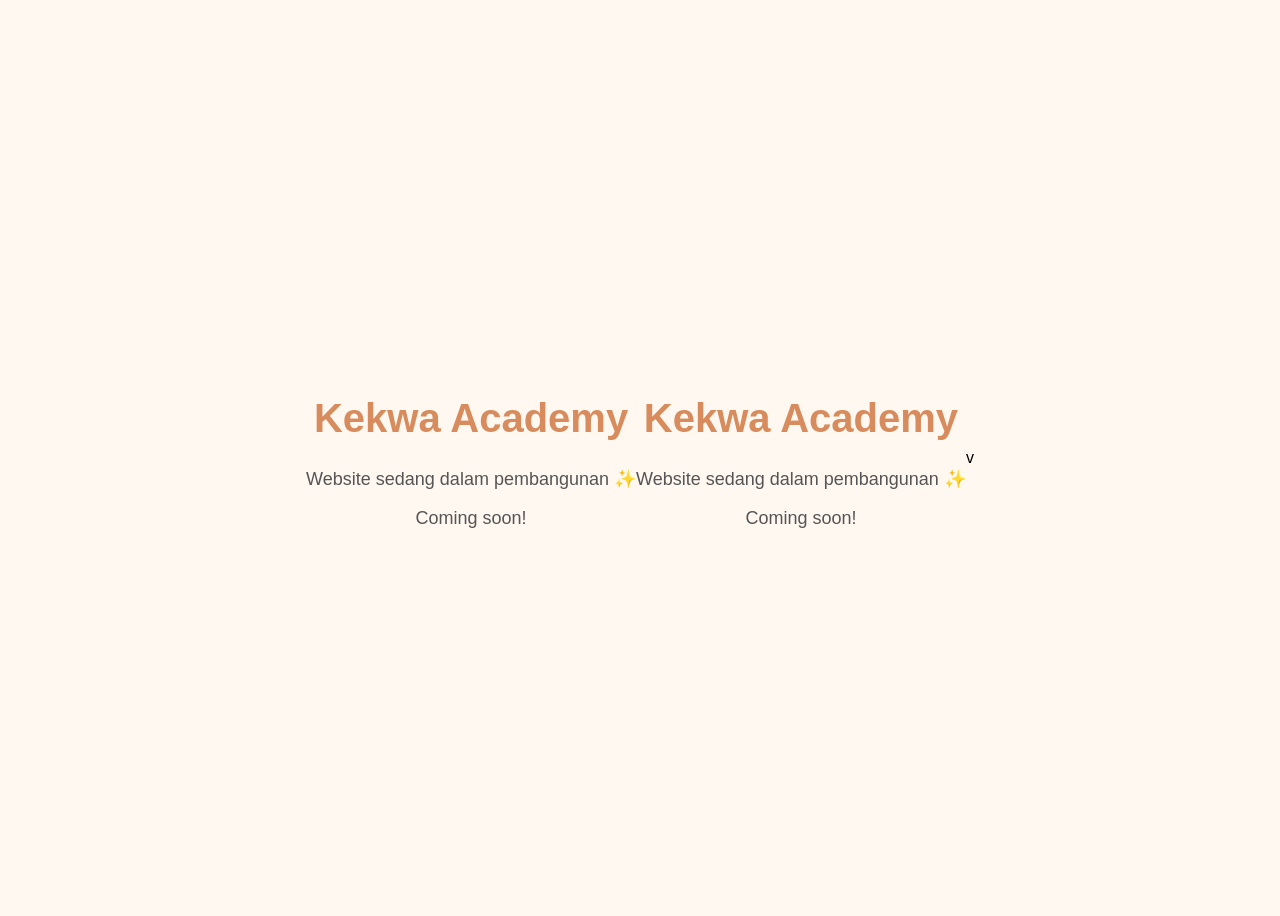
==== commit 3e9afde1: "Create index.html for Kekwa Academy website" ====
--- a/index.html
+++ b/index.html
@@ -1,776 +1,69 @@
 <!DOCTYPE html>
-<html lang="en">
-   <head>
-      <meta charset="UTF-8">
-      <meta http-equiv="X-UA-Compatible" content="IE=edge">
-      <meta name="viewport" content="width=device-width, initial-scale=1">
-      <meta name="author" content="Sarab">
-      <meta name="description" content="Kekwa Academy - Pusat Tuisyen Akademik &  Islam">
-      <title>Kekwa Academy - Pusat Tuisyen Akademik & Pengajian Islam</title>
-      <link href="https://fonts.googleapis.com/css2?family=Playfair+Display:wght@400;700;900&family=Poppins:wght@300;400;500;600;700&family=Dancing+Script:wght@700&display=swap" rel="stylesheet"/>
-      <!-- Bootstrap 5.3 -->
-      <link href="css/bootstrap.min.css" rel="stylesheet"/>
-      <!-- AOS Animate on Scroll -->
-      <link href="css/aos.css" rel="stylesheet"/>
-      <!-- Swiper -->
-      <link href="css/swiper-bundle.min.css" rel="stylesheet"/>
-      <!-- all min css -->
-      <link rel="stylesheet" href="css/all.min.css"/>
-      <!-- magnific CSS -->
-      <link rel="stylesheet" href="css/magnific-popup.css"/>
-      <!-- Style CSS -->
-      <link rel="stylesheet" href="css/style.css" />
-   </head>
-   <body>
-      <!-- ============================================================
-         TOP BAR
-         ============================================================ -->
-      <div id="topbar">
-         <div class="container">
-            <div class="d-flex justify-content-between align-items-center flex-wrap gap-2">
-               <div class="top-contact d-flex flex-wrap">
-                  <span><i class="fas fa-phone-alt"></i>+60 16-301 6334</span>
-                  <span><i class="fas fa-envelope"></i>admin@kekwaacademy.com</span>
-                  <span><i class="fas fa-map-marker-alt"></i>Blok 6, Laman Seri Business Park, Seksyen 13, Shah Alam</span>
-               </div>
-               <div class="d-flex align-items-center gap-3">
-                  <span class="ttag"><i class="fas fa-fire me-1"></i>Pendaftaran kini dibuka!</span>
-                  <div class="tsoc">
-                     <a href="#"><i class="fab fa-facebook-f"></i></a>
-                     <a href="#"><i class="fab fa-instagram"></i></a>
-                  </div>
-               </div>
-            </div>
-         </div>
-      </div>
-      <!-- ============================================================
-         NAVBAR
-         ============================================================ -->
-      <nav class="navbar navbar-expand-lg" id="nav">
-         <div class="container">
-            <a class="navbar-brand" href="#">
-               <div class="blogo">
-                      <img src="img\logo.png" alt="Kekwa Academy Logo">
-                  <div>
-                     <div class="bname">Kekwa<span>Academy</span></div>
-                     <div class="bsub">Pusat Tuisyen Akademik & Pengajian Islam</div>
-                  </div>
-               </div>
-            </a>
-            <button class="navbar-toggler border-0" type="button" data-bs-toggle="collapse" data-bs-target="#navmenu">
-            <i class="fas fa-bars" style="color:var(--primary);font-size:1.35rem;"></i>
-            </button>
-            <div class="collapse navbar-collapse" id="navmenu">
-               <ul class="navbar-nav mx-auto">
-                  <li class="nav-item"><a class="nav-link active" href="index.html">Utama</a></li>
-                  <li class="nav-item"><a class="nav-link" href="#about">Tentang Kekwa</a></li>
-                  <li class="nav-item"><a class="nav-link" href="#menu">Pakej Kelas</a></li>
-                  <li class="nav-item"><a class="nav-link" href="tutor.html">Tutors</a></li>
-                  <li class="nav-item"><a class="nav-link" href="#testimonials">Testimoni</a></li>
-               </ul>
-               <div class="d-flex align-items-center gap-1">
-                  <!-- FIX 1: Search button -->
-                  <button id="navSearchBtn" title="Search"><i class="fas fa-search"></i></button>
-<a href="https://wa.me/60163016334?text=Assalamualaikum.%20Saya%20berminat%20untuk%20mengetahui%20lebih%20lanjut%20mengenai%20kelas%20tuisyen%20di%20Kekwa%20Academy.%20Boleh%20saya%20dapatkan%20maklumat%20lanjut%3F"
-   class="nav-link nav-cta btn-whatsapp"
-   target="_blank"
-   rel="noopener">
-    <i class="fab fa-whatsapp me-1"></i> Daftar Sekarang
-</a>
-               </div>
-            </div>
-         </div>
-      </nav>
-      <!-- ============================================================
-         FIX 1 � SEARCH OVERLAY POPUP
-         ============================================================ -->
-      <div id="searchOv">
-         <button class="sovclose" id="searchClose"><i class="fas fa-times"></i></button>
-         <div class="sovbox">
-            <h4>What are you craving today?</h4>
-            <div class="sovinput">
-               <input type="text" id="searchInput" placeholder="Search burgers, pizza, chicken..." autocomplete="off"/>
-               <button><i class="fas fa-search"></i></button>
-            </div>
-            <!-- Categories inside search box -->
-            <div class="sovcats">
-               <div class="sovcat active" data-cat="all">
-                  <img src="img/menu/1.jpg" alt=""/>All Items
-               </div>
-               <div class="sovcat" data-cat="burgers">
-                  <img src="img/menu/1.jpg" alt=""/>Burgers
-               </div>
-               <div class="sovcat" data-cat="pizza">
-                  <img src="img/menu/2.jpg" alt=""/>Pizza
-               </div>
-               <div class="sovcat" data-cat="chicken">
-                  <img src="img/menu/3.jpg" alt=""/>Chicken
-               </div>
-               <div class="sovcat" data-cat="wraps">
-                  <img src="img/menu/4.jpg" alt=""/>Wraps
-               </div>
-               <div class="sovcat" data-cat="pasta">
-                  <img src="img/menu/5.jpg" alt=""/>Pasta
-               </div>
-               <div class="sovcat" data-cat="desserts">
-                  <img src="img/menu/6.jpg" alt=""/>Desserts
-               </div>
-            </div>
-            <div class="sovtrend">
-               <p><i class="fas fa-fire me-1" style="color:var(--secondary);"></i>Trending Searches</p>
-               <span class="ttag">Smash Burger</span>
-               <span class="ttag">Nashville Chicken</span>
-               <span class="ttag">Truffle Pizza</span>
-               <span class="ttag">Lava Cake</span>
-               <span class="ttag">Loaded Fries</span>
-               <span class="ttag">Mango Shake</span>
-            </div>
-         </div>
-      </div>
-      <!-- ============================================================
-         HERO
-         ============================================================ -->
-      <section id="hero">
-         <div class="hs hs1"></div>
-         <div class="hs hs2"></div>
-         <div class="hbgtxt">Kekwa</div>
-         <div class="container">
-            <div class="row align-items-center g-5" style="min-height:88vh;">
-               <div class="col-lg-6">
-                  <div class="hbadge">
-                     <div class="hbi"><i class="fas fa-star"></i></div>
-                     <span>#1 Pusat Tuisyen Terbaik di Shah Alam</span>
-                  </div>
-                  <h1 class="htitle">Belajar dengan<span class="hl">Semangat</span><br/>di Kekwa Academy</h1>
-                  <p class="hdesc">Kami komited melonjakkan potensi akademik anak anda melalui pembelajaran berfokus, interaktif, dan ceria. Dibimbing oleh guru berkelayakan dalam suasana yang kondusif untuk pencapaian maksimum.</p>
-                  <div class="d-flex flex-wrap gap-3 mb-2">
-                     <a href="#menu" class="btn-red"><i class="fas fa-book-open"></i>Lihat Pakej Kelas</a>
-                     <a href="https://www.instagram.com/reel/DMpfrP8ycA4/" 
-                        class="btn-play" 
-                        target="_blank" 
-                        rel="noopener">
-                        <div class="pico"><i class="fas fa-play"></i></div>
-                        <span>Video Pembelajaran</span>
-                     </a>
-                  </div>
-                  <div class="hstats d-flex gap-3 flex-wrap mt-4">
-                     <div class="hstat"><span class="snum" data-count="400">0<em>+</em></span><small>Pelajar Berdaftar</small></div>
-                     <div class="sdiv"></div>
-                     <div class="hstat"><span class="snum" data-count="6">0<em>+</em></span><small>Program Kelas</small></div>
-                     <div class="sdiv"></div>
-                     <div class="hstat"><span class="snum" data-count="20">0<em>+</em></span><small>Guru Berpengalaman</small></div>
-                     <div class="sdiv"></div>
-                     <div class="hstat"><span class="snum" data-count="4">0<em>+</em></span><small>Tahun Beroperasi</small></div>
-                  </div>
-               </div>
-               <div class="col-lg-6">
-                  <div style="position:relative;text-align:center;">
-                     <div class="hcircle">
-                        <img src="img/banner 1.png" alt="Burger"/>
-                     </div>
-                     <div class="fcard fc1">
-                        <div class="fcoi r"><i class="fa-solid fa-user-graduate"></i></div>
-                        <div><span class="fcnum">500+</span><span class="fcsm">Pelajar Berdaftar</span></div>
-                     </div>
-                     <div class="fcard fc3">
-                        <div class="fcoi y"><i class="fa-solid fa-book"></i></div>
-                        <div><span class="fcnum">6+</span><span class="fcsm">Program Kelas</span></div>
-                     </div>
-                     <div class="fcard fc2">
-                        <div class="fcoi g"><i class="fa-solid fa-chalkboard-teacher"></i></div>
-                        <div><span class="fcnum">20+</span><span class="fcsm">Guru Berpengalaman</span></div>
-                     </div>
-                  </div>
-               </div>
-            </div>
-         </div>
-      </section>
-      <!-- SCROLL BANNER -->
-      <div class="mqsec">
-         <div class="mqtrack">
-            <div class="mqitem"><i class="fa-solid fa-book-open"></i>Bahasa Arab</div>
-            <div class="mqitem"><i class="fa-solid fa-book-open"></i>Jawi</div>
-            <div class="mqitem"><i class="fa-solid fa-book-open"></i>Fardhu ain</div>
-            <div class="mqitem"><i class="fa-solid fa-book-open"></i>UPKK &amp; PSRA</div>
-            <div class="mqitem"><i class="fa-solid fa-book-open"></i>Al-Quran</div>
-            <div class="mqitem"><i class="fa-solid fa-book-open"></i>Bahasa Melayu</div>
-            <div class="mqitem"><i class="fa-solid fa-book-open"></i>English</div>
-            <div class="mqitem"><i class="fa-solid fa-book-open"></i>Sains</div>
-            <div class="mqitem"><i class="fa-solid fa-book-open"></i>Matematik</div>
-            <div class="mqitem"><i class="fa-solid fa-book-open"></i>Bahasa Arab</div>
-            <div class="mqitem"><i class="fa-solid fa-book-open"></i>UPKK &amp; PSRA</div>
-            <div class="mqitem"><i class="fa-solid fa-book-open"></i>Iqra</div>
-            <div class="mqitem"><i class="fa-solid fa-book-open"></i>Sains</div>
-            <div class="mqitem"><i class="fa-solid fa-book-open"></i>Matematik</div>
-         </div>
-      </div>
-      <!-- ABOUT -->
-      <section id="about">
-         <div class="container">
-            <div class="row align-items-center g-5">
-               <div class="col-lg-5" data-aos="fade-right">
-                  <div class="astack">
-                     <div class="aexp"><span class="anum">4+</span><small>Tahun<br/>Operasi</small></div>
-                     <div class="amain"><img src="img/about1.jpg" alt="Restaurant"/></div>
-                     <div class="asm"><img src="img/about2.jpg" alt=""/></div>
-                  </div>
-               </div>
-               <div class="col-lg-7" data-aos="fade-left">
-                  <span class="slbl">Tentang Kami</span>
-<h2 class="stitle text-start">Dedikasi Ke Arah <span>Kecemerlangan</span></h2>
-                  <div class="sline lft"></div>
-                  <p class="sdesc mb-4">Ditubuhkan dan beroperasi sejak tahun 2022, Pusat Tuisyen Kekwa (No. SSM: 202203312229) bermula dengan misi yang jelas: melahirkan pelajar yang cemerlang dari segi akademik dan sahsiah. Kami menyediakan latihan dan bimbingan intensif yang berterusan untuk memastikan pencapaian terbaik anak anda.</p>
-                  <div class="mb-4">
-                     <div class="fti">
-                        <div class="ftico r"><i class="fas fa-user-graduate"></i></div>
-                        <div>
-                           <h6>Guru Berpengetahuan & Berpengalaman</h6>
-                           <p>Barisan pendidik kami memiliki sekurang-kurangnya ijazah sarjana muda dalam bidang berkaitan dan amat berdedikasi dalam mengajar.</p>
-                        </div>
-                     </div>
-                     <div class="fti">
-                        <div class="ftico y"><i class="fas fa-users"></i></div>
-                        <div>
-                           <h6>Fokus Sepenuhnya</h6>
-                           <p>Kami mengehadkan maksimum jumlah murid di dalam satu kelas kepada 15 orang sahaja untuk memastikan setiap pelajar mendapat tumpuan penuh.</p>
-                        </div>
-                     </div>
-                     <div class="fti">
-                        <div class="ftico g"><i class="fas fa-building"></i></div>
-                        <div>
-                           <h6>Fasiliti Lengkap & Selesa</h6>
-                           <p>Susunan kelas yang teratur, berhawa dingin sepenuhnya, serta dilengkapi dengan kemudahan lif khas terus ke pusat tuisyen kami.</p>
-                        </div>
-                     </div>
-                  </div>
-                  <a href="#menu" class="btn-red"><i class="fas fa-book-open"></i>Lihat Pakej Kelas</a>               </div>
-            </div>
-         </div>
-      </section>
-<!-- ============================================================
-         MENU - PAKEJ KELAS
-         ============================================================ -->
-      <section id="menu">
-         <div class="container">
-            <div class="text-center mb-5" data-aos="fade-up">
-               <span class="slbl">Program Kami</span>
-               <h2 class="stitle">Pilihan <span>Pakej Kelas</span></h2>
-               <div class="sline"></div>
-            </div>
-            <!-- Filter buttons -->
-            <div class="text-center mb-4" data-aos="fade-up">
-               <button class="filtbtn active" data-f="all">Semua Kelas</button>
-               <button class="filtbtn" data-f="akademik">Akademik</button>
-               <button class="filtbtn" data-f="agama">Agama & Mengaji</button>
-               <button class="filtbtn" data-f="bahasa">Bahasa & Membaca</button>
-               <button class="filtbtn" data-f="personal">Personal</button>
-            </div>
-            <div class="row g-4" id="mgrid">
-               
-<div class="row g-4" id="mgrid">
-               
-               <!-- PAKEJ 1: Tuisyen Akademik -->
-               <div class="col-sm-6 col-lg-4 mwrap" data-c="akademik" data-aos="fade-up">
-                  <div class="mcard"
-                     data-img="img/Produk Kelas.png"
-                     data-title="Pakej Tuisyen Akademik (Sekolah Rendah)"
-                     data-cat="Akademik"
-                     data-desc="Kelas berfokuskan pemahaman konsep dan latihan berterusan untuk subjek-subjek teras sekolah rendah."
-                     data-tags="Bahasa Melayu, Bahasa Inggeris, Matematik, Sains">
-                     <div class="mimg">
-                        <img src="img/Produk Kelas.png" alt="Tuisyen Akademik"/>
-                     </div>
-                     <div class="mbody">
-                        <div class="mcat">Sekolah Rendah</div>
-                        <div class="mtit">Pakej Tuisyen Akademik</div>
-                        <div class="mdesc">Bahasa Melayu, Bahasa Inggeris, Matematik, Sains</div>
-                        <div class="mfoot" style="justify-content: space-between; align-items: center;">
-                           <span style="font-size: 0.85rem; color: #666;"><i class="fas fa-check-circle text-success me-1"></i>Pendaftaran Dibuka</span>
-                           <button class="madd" title="Maklumat Lanjut"><i class="fas fa-plus"></i></button>
-                        </div>
-                     </div>
-                  </div>
-               </div>
+<html>
+<head>
+    <title>Kekwa Academy</title>
+    <style>
+        body {
+            font-family: Arial, sans-serif;
+            height: 100vh;
+            display: flex;
+            justify-content: center;
+            align-items: center;
+            text-align: center;
+            background: #fff8f0;
+        }
 
-               <!-- PAKEJ 2: Mengaji & Fardu Ain -->
-               <div class="col-sm-6 col-lg-4 mwrap" data-c="agama" data-aos="fade-up" data-aos-delay="80">
-                  <div class="mcard"
-                     data-img="img/menu/2.jpg"
-                     data-title="Pakej Kelas Mengaji & Fardu Ain"
-                     data-cat="Agama"
-                     data-desc="Bimbingan asas kerohanian yang praktikal dan mudah difahami untuk melancarkan bacaan Al-Quran dan ibadah harian."
-                     data-tags="Iqra’ & Al-Quran, Amali Solat, Silibus Fardu Ain">
-                     <div class="mimg">
-                        <img src="img/menu/2.jpg" alt="Mengaji dan Fardu Ain"/>
-                     </div>
-                     <div class="mbody">
-                        <div class="mcat">Agama & Mengaji</div>
-                        <div class="mtit">Kelas Mengaji & Fardu Ain</div>
-                        <div class="mdesc">Iqra’ & Al-Quran, Amali Solat, Silibus Fardu Ain</div>
-                        <div class="mfoot" style="justify-content: space-between; align-items: center;">
-                           <span style="font-size: 0.85rem; color: #666;"><i class="fas fa-check-circle text-success me-1"></i>Pendaftaran Dibuka</span>
-                           <button class="madd" title="Maklumat Lanjut"><i class="fas fa-plus"></i></button>
-                        </div>
-                     </div>
-                  </div>
-               </div>
+        h1 {
+            font-size: 40px;
+            color: #d88b5c;
+        }
 
-               <!-- PAKEJ 3: Bijak Jawi -->
-               <div class="col-sm-6 col-lg-4 mwrap" data-c="bahasa" data-aos="fade-up" data-aos-delay="160">
-                  <div class="mcard"
-                     data-img="img/menu/3.jpg"
-                     data-title="Pakej Kelas Bijak Jawi"
-                     data-cat="Bahasa"
-                     data-desc="Latihan komprehensif bagi membina kemahiran asas jawi yang kukuh berpandukan silibus rasmi."
-                     data-tags="Membaca, Menulis, Mengeja, Silibus KPM & Jais">
-                     <div class="mimg">
-                        <img src="img/menu/3.jpg" alt="Bijak Jawi"/>
-                     </div>
-                     <div class="mbody">
-                        <div class="mcat">Asas Bahasa</div>
-                        <div class="mtit">Pakej Kelas Bijak Jawi</div>
-                        <div class="mdesc">Membaca, Menulis, Mengeja, Silibus KPM & Jais</div>
-                        <div class="mfoot" style="justify-content: space-between; align-items: center;">
-                           <span style="font-size: 0.85rem; color: #666;"><i class="fas fa-check-circle text-success me-1"></i>Pendaftaran Dibuka</span>
-                           <button class="madd" title="Maklumat Lanjut"><i class="fas fa-plus"></i></button>
-                        </div>
-                     </div>
-                  </div>
-               </div>
+        p {
+            font-size: 18px;
+            color: #555;
+        }
+    </style>
+</head>
 
-               <!-- PAKEJ 4: Bahasa Arab -->
-               <div class="col-sm-6 col-lg-4 mwrap" data-c="bahasa" data-aos="fade-up">
-                  <div class="mcard"
-                     data-img="img/menu/4.jpg"
-                     data-title="Pakej Kelas Bahasa Arab"
-                     data-cat="Bahasa"
-                     data-desc="Pendedahan bahasa Arab yang interaktif untuk membantu pelajar berkomunikasi dan memahami kosa kata dengan berkesan."
-                     data-tags="Kosa Kata, Menulis, Komunikasi, Silibus KPM & Jais">
-                     <div class="mimg">
-                        <img src="img/menu/4.jpg" alt="Bahasa Arab"/>
-                     </div>
-                     <div class="mbody">
-                        <div class="mcat">Komunikasi</div>
-                        <div class="mtit">Pakej Kelas Bahasa Arab</div>
-                        <div class="mdesc">Kosa Kata, Menulis, Komunikasi, Silibus KPM & Jais</div>
-                        <div class="mfoot" style="justify-content: space-between; align-items: center;">
-                           <span style="font-size: 0.85rem; color: #666;"><i class="fas fa-check-circle text-success me-1"></i>Pendaftaran Dibuka</span>
-                           <button class="madd" title="Maklumat Lanjut"><i class="fas fa-plus"></i></button>
-                        </div>
-                     </div>
-                  </div>
-               </div>
+<body>
+    <div>
+        <h1>Kekwa Academy</h1>
+        <p>Website sedang dalam pembangunan ✨</p>
+        <p>Coming soon!</p>
+    </div>
+</body>
+</html><!DOCTYPE html>
+<html>
+<head>
+    <title>Kekwa Academy</title>
+    <style>
+        body {
+            font-family: Arial, sans-serif;
+            height: 100vh;
+            display: flex;
+            justify-content: center;
+            align-items: center;
+            text-align: center;
+            background: #fff8f0;
+        }
 
-               <!-- PAKEJ 5: Membaca BM & BI -->
-               <div class="col-sm-6 col-lg-4 mwrap" data-c="akademik" data-aos="fade-up" data-aos-delay="80">
-                  <div class="mcard"
-                     data-img="img/menu/5.jpg"
-                     data-title="Pakej Kelas Membaca BM & BI"
-                     data-cat="Akademik"
-                     data-desc="Kelas khas untuk anak-anak yang baru mula belajar bagi melancarkan bacaan, ejaan dan penulisan."
-                     data-tags="Membaca, Menulis, Mengeja, Asas Mengira">
-                     <div class="mimg">
-                        <img src="img/menu/5.jpg" alt="Membaca BM BI"/>
-                     </div>
-                     <div class="mbody">
-                        <div class="mcat">Peringkat Awal</div>
-                        <div class="mtit">Kelas Membaca BM & BI</div>
-                        <div class="mdesc">Membaca, Menulis, Mengeja, Asas Mengira</div>
-                        <div class="mfoot" style="justify-content: space-between; align-items: center;">
-                           <span style="font-size: 0.85rem; color: #666;"><i class="fas fa-check-circle text-success me-1"></i>Pendaftaran Dibuka</span>
-                           <button class="madd" title="Maklumat Lanjut"><i class="fas fa-plus"></i></button>
-                        </div>
-                     </div>
-                  </div>
-               </div>
+        h1 {
+            font-size: 40px;
+            color: #d88b5c;
+        }
 
-               <!-- PAKEJ 6: UPKK & PSRA -->
-               <div class="col-sm-6 col-lg-4 mwrap" data-c="agama" data-aos="fade-up" data-aos-delay="160">
-                  <div class="mcard"
-                     data-img="img/menu/6.jpg"
-                     data-title="Pakej Tuisyen UPKK & PSRA"
-                     data-cat="Agama"
-                     data-desc="Persediaan rapi untuk peperiksaan dengan modul ulangkaji terancang dan panduan teknik menjawab yang betul."
-                     data-tags="Ulangkaji, Teknik Menjawab, Silibus Jais & Jakim">
-                     <div class="mimg">
-                        <img src="img/menu/6.jpg" alt="UPKK dan PSRA"/>
-                        <div class="mbdg hot"><i class="fas fa-fire"></i> Kelas Peperiksaan</div>
-                     </div>
-                     <div class="mbody">
-                        <div class="mcat">Kelas Peperiksaan</div>
-                        <div class="mtit">Tuisyen UPKK & PSRA</div>
-                        <div class="mdesc">Ulangkaji, Teknik Menjawab, Silibus Jais & Jakim</div>
-                        <div class="mfoot" style="justify-content: space-between; align-items: center;">
-                           <span style="font-size: 0.85rem; color: #666;"><i class="fas fa-check-circle text-success me-1"></i>Pendaftaran Dibuka</span>
-                           <button class="madd" title="Maklumat Lanjut"><i class="fas fa-plus"></i></button>
-                        </div>
-                     </div>
-                  </div>
-               </div>
+        p {
+            font-size: 18px;
+            color: #555;
+        }
+    </style>
+</head>
 
-            </div>
-            <!-- end #mgrid -->
-            <div class="text-center mt-5"><a href="https://wa.me/60163016334" target="_blank" class="btn-red"><i class="fab fa-whatsapp"></i>Daftar Pakej Sekarang</a></div>
-         </div>
-      </section>
-	  
-	  
-<div id="menuPop">
-         <div class="mpbox">
-            <button class="mpclose" id="mpClose"><i class="fas fa-times"></i></button>
-            <div class="mpimg"><img id="mpImg" src="" alt=""/></div>
-            <div class="mpbody">
-               <div id="mpCat" style="color: var(--secondary); font-weight: 700; font-size: 0.8rem; text-transform: uppercase; margin-bottom: 5px;"></div>
-               <div id="mpTitle" style="font-size: 1.5rem; font-weight: 700; margin-bottom: 15px;"></div>
-               <div id="mpDesc" style="color: #666; line-height: 1.6;"></div>
-               <div class="mptags" id="mpTags" style="margin-top: 15px; margin-bottom: 20px;"></div>
-               
-               <!-- Butang WhatsApp -->
-               <a href="https://wa.me/60163016334" target="_blank" id="mpAddCart" class="mpaddcart d-block text-center text-decoration-none" style="background-color: #25D366; border-color: #25D366; color: #fff;">
-                  <i class="fab fa-whatsapp me-2"></i>Tanya di WhatsApp
-               </a>
-
-               <!-- ELEMEN DI BAWAH DISEMBUNYIKAN UNTUK MENGELAKKAN JS ERROR -->
-               <div id="mpStars" style="display: none;"></div>
-               <div id="mpPrice" style="display: none;"></div>
-               <div class="mpmeta" id="mpMeta" style="display: none;"></div>
-               <div class="mpqty" style="display: none;">
-                  <button class="mpqbtn" id="mpMinus">-</button>
-                  <span class="mpqnum" id="mpQnum">1</span>
-                  <button class="mpqbtn" id="mpPlus">+</button>
-                  <span style="display: none;">portion</span>
-               </div>
-            </div>
-         </div>
-      </div>
- 
-	  
- <!-- GALLERY -->
-      <section id="gallery">
-         <div class="container">
-            <div class="text-center mb-5" data-aos="fade-up">
-               <span class="slbl">Galeri Kekwa</span>
-               <h2 class="stitle">Suasana <span>Pembelajaran</span></h2>
-               <div class="sline"></div>
-            </div>
-            <div class="ggrid" data-aos="fade-up">
-               <div class="gitem"
-                  data-gi="0"
-                  data-gimg="img/portfolio/work1.jpg"
-                  data-gtitle="Fokus Sepenuhnya"
-                  data-gdesc="Kelas saiz kecil membenarkan guru memberi perhatian secara individu kepada kelemahan pelajar.">
-                  <img src="img/portfolio/work1.jpg" alt="Kelas"/>
-                  <div class="gover"><span><i class="fas fa-expand-alt"></i> Fokus Pelajar</span></div>
-               </div>
-               <div class="gitem"
-                  data-gi="1"
-                  data-gimg="img/portfolio/work2.jpg"
-                  data-gtitle="Kemudahan Selesa"
-                  data-gdesc="Bilik darjah yang dilengkapi penghawa dingin penuh memastikan persekitaran yang kondusif.">
-                  <img src="img/portfolio/work2.jpg" alt="Fasiliti"/>
-                  <div class="gover"><span><i class="fas fa-expand-alt"></i> Kemudahan Selesa</span></div>
-               </div>
-               <div class="gitem"
-                  data-gi="2"
-                  data-gimg="img/portfolio/work3.jpg"
-                  data-gtitle="Latihan Berterusan"
-                  data-gdesc="Modul, nota padat, dan kertas percubaan exam sentiasa disediakan untuk ulangkaji.">
-                  <img src="img/portfolio/work3.jpg" alt="Modul"/>
-                  <div class="gover"><span><i class="fas fa-expand-alt"></i> Latihan & Modul</span></div>
-               </div>
-               <div class="gitem"
-                  data-gi="3"
-                  data-gimg="img/portfolio/work4.jpg"
-                  data-gtitle="Pembelajaran Interaktif"
-                  data-gdesc="Kami memastikan suasana kelas sentiasa ceria agar murid tidak merasa bosan dan tertekan.">
-                  <img src="img/portfolio/work4.jpg" alt="Interaktif"/>
-                  <div class="gover"><span><i class="fas fa-expand-alt"></i> Suasana Ceria</span></div>
-               </div>
-               <div class="gitem"
-                  data-gi="4"
-                  data-gimg="img/portfolio/work5.jpg"
-                  data-gtitle="Sambutan & Aktiviti"
-                  data-gdesc="Selain akademik, kami juga merai pelajar dengan pelbagai majlis ringkas penghargaan dan hari lahir.">
-                  <img src="img/portfolio/work5.jpg" alt="Aktiviti"/>
-                  <div class="gover"><span><i class="fas fa-expand-alt"></i> Aktiviti Pelajar</span></div>
-               </div>
-            </div>
-         </div>
-      </section>
-      
-      <!-- GALLERY POPUP -->
-      <div id="galPop">
-         <div class="gpbox">
-            <button class="gpclose" id="gpClose"><i class="fas fa-times"></i></button>
-            <img id="gpImg" src="" alt=""/>
-            <div class="gpcap">
-               <h5 id="gpTitle"></h5>
-               <p id="gpDesc"></p>
-            </div>
-            <div class="gpnav">
-               <button id="gpPrev"><i class="fas fa-chevron-left me-1"></i>Prev</button>
-               <button id="gpNext">Next <i class="fas fa-chevron-right ms-1"></i></button>
-            </div>
-         </div>
-      </div>
-	  
-	  
-      <!-- Guru-Guru Kami -->
-      <section id="Guru-Guru Kami">
-         <div class="container">
-            <div class="text-center mb-5" data-aos="fade-up">
-               <span class="slbl">The Culinary Team</span>
-               <h2 class="stitle">Kenali <span>Guru-Guru kami</span></h2>
-               <div class="sline"></div>
-            </div>
-            <div class="row g-4">
-               <div class="col-sm-6 col-lg-3" data-aos="fade-up" data-aos-delay="0">
-                  <div class="chcard">
-                     <div class="chimg">
-                        <img src="img\chefs\5.jpeg" alt=""/>
-                        <div class="chsoc"><a href="#"><i class="fab fa-instagram"></i></a><a href="#"><i class="fab fa-facebook-f"></i></a><a href="#"><i class="fab fa-twitter"></i></a></div>
-                     </div>
-                     <div class="chbody">
-                        <div class="chnm">Puteri Hamizah Husna</div>
-                        <div class="chrole">Pengasas I</div>
-                        <div class="chexp">BA </div>
-                     </div>
-                  </div>
-               </div>
-               <div class="col-sm-6 col-lg-3" data-aos="fade-up" data-aos-delay="80">
-                  <div class="chcard">
-                     <div class="chimg">
-                        <img src="img/chefs/2.jpg" alt=""/>
-                        <div class="chsoc"><a href="#"><i class="fab fa-instagram"></i></a><a href="#"><i class="fab fa-facebook-f"></i></a><a href="#"><i class="fab fa-twitter"></i></a></div>
-                     </div>
-                     <div class="chbody">
-                        <div class="chnm">Azeem Rashid</div>
-                        <div class="chrole">PENGASAS II</div>
-                        <div class="chexp">8 years experience</div>
-                     </div>
-                  </div>
-               </div>
-               <div class="col-sm-6 col-lg-3" data-aos="fade-up" data-aos-delay="160">
-                  <div class="chcard">
-                     <div class="chimg">
-                        <img src="img/chefs/3.jpg" alt=""/>
-                        <div class="chsoc"><a href="#"><i class="fab fa-instagram"></i></a><a href="#"><i class="fab fa-facebook-f"></i></a><a href="#"><i class="fab fa-twitter"></i></a></div>
-                     </div>
-                     <div class="chbody">
-                        <div class="chnm">Nurul Iman</div>
-                        <div class="chrole">TUTOR AGAMA</div>
-                        <div class="chexp">10 years experience</div>
-                     </div>
-                  </div>
-               </div>
-               <div class="col-sm-6 col-lg-3" data-aos="fade-up" data-aos-delay="240">
-                  <div class="chcard">
-                     <div class="chimg">
-                        <img src="img/chefs/4.jpg" alt=""/>
-                        <div class="chsoc"><a href="#"><i class="fab fa-instagram"></i></a><a href="#"><i class="fab fa-facebook-f"></i></a><a href="#"><i class="fab fa-twitter"></i></a></div>
-                     </div>
-                     <div class="chbody">
-                        <div class="chnm">Abdul Aziz</div>
-                        <div class="chrole">Pizza Artisan</div>
-                        <div class="chexp">9 years experience</div>
-                     </div>
-                  </div>
-               </div>
-            </div>
-         </div>
-      </section>
-	   
-	<!-- TESTIMONIALS -->  
-<section id="testimonials">
-         <div class="container">
-            <div class="text-center mb-5" data-aos="fade-up">
-               <span class="slbl">Bukti Kecemerlangan</span>
-               <h2 class="stitle">Apa Kata <span>Ibu Bapa?</span></h2>
-               <div class="sline"></div>
-            </div>
-            <div class="swiper tesSwiper" data-aos="fade-up">
-               <div class="swiper-wrapper">
-                  <div class="swiper-slide">
-                     <div class="tescard">
-                        <div class="tesq">"</div>
-                        <div class="tess"><i class="fas fa-star"></i><i class="fas fa-star"></i><i class="fas fa-star"></i><i class="fas fa-star"></i><i class="fas fa-star"></i></div>
-                        <p class="testxt">"Sangat berpuas hati dengan prestasi anak saya sejak masuk ke sini. Kelas tak ramai (max 15 orang), jadi cikgu boleh fokus pada kelemahan anak. Fasiliti pun sangat selesa ada lif dan aircon."</p>
-                        <div class="tesauth">
-                           <img src="img/testimonial/1.jpg" alt=""/>
-                           <div>
-                              <div class="tesnm">Puan Aminah</div>
-                              <div class="tesrl">Ibu Pelajar Tahun 5</div>
-                           </div>
-                        </div>
-                     </div>
-                  </div>
-                  <div class="swiper-slide">
-                     <div class="tescard">
-                        <div class="tesq">"</div>
-                        <div class="tess"><i class="fas fa-star"></i><i class="fas fa-star"></i><i class="fas fa-star"></i><i class="fas fa-star"></i><i class="fas fa-star"></i></div>
-                        <p class="testxt">"Modul pembelajaran yang disediakan sangat membantu. Nota ringkas mudah difahami dan soalan ramalan yang diberikan banyak keluar waktu exam. Cikgu-cikgu juga sangat mesra dan dedikasi."</p>
-                        <div class="tesauth">
-                           <img src="img/testimonial/2.jpg" alt=""/>
-                           <div>
-                              <div class="tesnm">Encik Razak</div>
-                              <div class="tesrl">Bapa Pelajar UPKK</div>
-                           </div>
-                        </div>
-                     </div>
-                  </div>
-                  <div class="swiper-slide">
-                     <div class="tescard">
-                        <div class="tesq">"</div>
-                        <div class="tess"><i class="fas fa-star"></i><i class="fas fa-star"></i><i class="fas fa-star"></i><i class="fas fa-star"></i><i class="fas fa-star"></i></div>
-                        <p class="testxt">"Sejak hantar anak ke kelas MAFA dan pemantapan Jawi di Kekwa Academy, nampak banyak peningkatan. Anak makin lancar baca Al-Quran dan rajin buat kerja sekolah. Terima kasih cikgu!"</p>
-                        <div class="tesauth">
-                           <img src="img/testimonial/3.jpg" alt=""/>
-                           <div>
-                              <div class="tesnm">Puan Hidayah</div>
-                              <div class="tesrl">Ibu Pelajar Tahun 3</div>
-                           </div>
-                        </div>
-                     </div>
-                  </div>
-               </div>
-               <div class="swiper-pagination mt-4" style="position:static;"></div>
-            </div>
-         </div>
-      </section>	  
-	  
-	  
-<!-- CONTACT FORM -->
-      <section id="contact-section">
-         <div class="container">
-            <div class="text-center mb-5" data-aos="fade-up">
-               <span class="slbl">Ada Pertanyaan?</span>
-               <h2 class="stitle">Hubungi <span>Kami</span></h2>
-               <div class="sline"></div>
-               <p class="sdesc mx-auto" style="max-width:480px;">Mahu mendaftarkan anak anda atau perlukan konsultasi pakej yang sesuai? Tinggalkan mesej atau hubungi kami terus melalui platform di bawah.</p>
-            </div>
-            <div class="row g-4">
-               <div class="col-lg-4" data-aos="fade-right">
-                  <div class="ctdark">
-                     <h4>Mari Bincang</h4>
-                     <p class="ctsub">Kami sedia membantu anda mencari kelas yang terbaik untuk anak anda.</p>
-                     <div class="ctitem">
-                        <div class="cticon"><i class="fas fa-map-marker-alt"></i></div>
-                        <div class="ctinfo"><strong>Alamat</strong><span>Tingkat 4, Blok 6, Laman Seri Business Park,<br/>Seksyen 13, Shah Alam</span></div>
-                     </div>
-                     <div class="ctitem">
-                        <div class="cticon"><i class="fas fa-phone-alt"></i></div>
-                        <div class="ctinfo"><strong>Telefon/WhatsApp</strong><span>+60 16-301 6334</span></div>
-                     </div>
-                     <div class="ctitem">
-                        <div class="cticon"><i class="fas fa-envelope"></i></div>
-                        <div class="ctinfo"><strong>Emel</strong><span>kekwaacademy@gmail.com</span></div>
-                     </div>
-                     <div class="ctsocrow">
-                        <a href="https://www.facebook.com/PusatTuisyenKekwa" target="_blank"><i class="fab fa-facebook-f"></i></a>
-                        <a href="https://instagram.com/kekwaacademy.co" target="_blank"><i class="fab fa-instagram"></i></a>
-                     </div>
-                  </div>
-               </div>
-               <div class="col-lg-8" data-aos="fade-left">
-                  <div class="fcard">
-                     <div class="row g-3">
-                        <div class="col-sm-6"><label class="flbl">Nama Penjaga *</label><input type="text" class="fctrl" placeholder="Nama penuh anda"/></div>
-                        <div class="col-sm-6"><label class="flbl">Alamat Emel</label><input type="email" class="fctrl" placeholder="emel@anda.com"/></div>
-                        <div class="col-sm-6"><label class="flbl">No Telefon *</label><input type="tel" class="fctrl" placeholder="012-345 6789"/></div>
-                        <div class="col-sm-6">
-                           <label class="flbl">Tujuan *</label>
-                           <select class="fctrl">
-                              <option>Pendaftaran Kelas Baru</option>
-                              <option>Pertanyaan Yuran & Jadual</option>
-                              <option>Personal Class (1-to-1)</option>
-                              <option>Lain-lain</option>
-                           </select>
-                        </div>
-                        <div class="col-12"><label class="flbl">Mesej Anda *</label><textarea class="fctrl" rows="5" placeholder="Sila nyatakan umur anak dan kelas yang diminati..."></textarea></div>
-                        <div class="col-12"><button class="btn-red" id="ctcBtn"><i class="fas fa-paper-plane"></i> Hantar Mesej</button></div>
-                     </div>
-                     <div class="sucmsg" id="ctcOk">
-                        <i class="fas fa-check-circle"></i>
-                        <p>Mesej berjaya dihantar! Kami akan menghubungi anda secepat mungkin.</p>
-                     </div>
-                  </div>
-               </div>
-            </div>
-         </div>
-      </section>	
-
- <!-- FOOTER -->
-      <footer>
-         <div class="container">
-            <div class="row g-5">
-               <div class="col-lg-4">
-                  <div class="fnm">Kekwa<span>Academy</span></div>
-                  <p class="fdesc">Pusat Tuisyen Akademik & Pengajian Islam pilihan utama ibu bapa di Shah Alam. Dedikasi kami adalah untuk melihat kecemerlangan berterusan dalam diri setiap pelajar.</p>
-                  <div class="fsoc">
-                     <a href="https://www.facebook.com/PusatTuisyenKekwa" target="_blank"><i class="fab fa-facebook-f"></i></a>
-                     <a href="https://instagram.com/kekwaacademy.co" target="_blank"><i class="fab fa-instagram"></i></a>
-                  </div>
-               </div>
-               <div class="col-sm-6 col-lg-2">
-                  <div class="ftit">Pautan Pantas</div>
-                  <ul class="flinks ps-0">
-                     <li><a href="#hero"><i class="fas fa-chevron-right"></i>Utama</a></li>
-                     <li><a href="#about"><i class="fas fa-chevron-right"></i>Tentang Kami</a></li>
-                     <li><a href="#menu"><i class="fas fa-chevron-right"></i>Pakej Kelas</a></li>
-                     <li><a href="#testimonials"><i class="fas fa-chevron-right"></i>Testimoni</a></li>
-                     <li><a href="#contact-section"><i class="fas fa-chevron-right"></i>Hubungi Kami</a></li>
-                  </ul>
-               </div>
-               <div class="col-sm-6 col-lg-2">
-                  <div class="ftit">Program Utama</div>
-                  <ul class="flinks ps-0">
-                     <li><a href="#menu"><i class="fas fa-chevron-right"></i>Tuisyen Akademik</a></li>
-                     <li><a href="#menu"><i class="fas fa-chevron-right"></i>Kelas UPKK & PSRA</a></li>
-                     <li><a href="#menu"><i class="fas fa-chevron-right"></i>Kelas Asas MAFA</a></li>
-                     <li><a href="#menu"><i class="fas fa-chevron-right"></i>Pemantapan Jawi</a></li>
-                     <li><a href="#menu"><i class="fas fa-chevron-right"></i>Kelas Personal</a></li>
-                     <li><a href="#menu"><i class="fas fa-chevron-right"></i>Pengajian Dewasa</a></li>
-                  </ul>
-               </div>
-               <div class="col-lg-4">
-                  <div class="ftit">Maklumat Perhubungan</div>
-                  <div class="fci">
-                     <div class="fciico"><i class="fas fa-map-marker-alt"></i></div>
-                     <div class="fciinfo"><strong>Lokasi Tuisyen</strong>Blok 6, Laman Seri Business Park, Seksyen 13, Shah Alam</div>
-                  </div>
-                  <div class="fci">
-                     <div class="fciico"><i class="fas fa-phone-alt"></i></div>
-                     <div class="fciinfo"><strong>Telefon/WhatsApp</strong>+60 16-301 6334</div>
-                  </div>
-                  <div class="fci">
-                     <div class="fciico"><i class="fas fa-envelope"></i></div>
-                     <div class="fciinfo"><strong>Emel</strong>kekwaacademy@gmail.com</div>
-                  </div>
-               </div>
-            </div>
-         </div>
-         <div class="fbot">
-            <div class="container">
-               <div class="d-flex justify-content-between align-items-center flex-wrap gap-2">
-                  <p>&copy 2026 <span>Kekwa Academy (Pusat Tuisyen Kekwa)</span>. Hak Cipta Terpelihara.</p>
-               </div>
-            </div>
-         </div>
-      </footer>
-      <!-- Back to top -->
-      <button id="btt" onclick="window.scrollTo({top:0,behavior:'smooth'})"><i class="fas fa-chevron-up"></i></button>
-    
-   <!-- jQuery -->
-      <script src="js/jquery-3.7.1.min.js"></script>
-      <!-- Bootstrap 5 -->
-      <script src="js/bootstrap.bundle.min.js"></script>
-      <!-- AOS -->
-      <script src="js/aos.js"></script>
-      <!-- Swiper -->
-      <script src="js/swiper-bundle.min.js"></script>
-      <!-- CounterUp -->
-      <script src="js/jquery.magnific-popup.min.js"></script>
-      <!-- Main js -->
-      <script src="js/main.js"></script>
-   </body>
-</html>+<body>
+    <div>
+        <h1>Kekwa Academy</h1>
+        <p>Website sedang dalam pembangunan ✨</p>
+        <p>Coming soon!</p>
+    </div>
+</body>
+</html>v
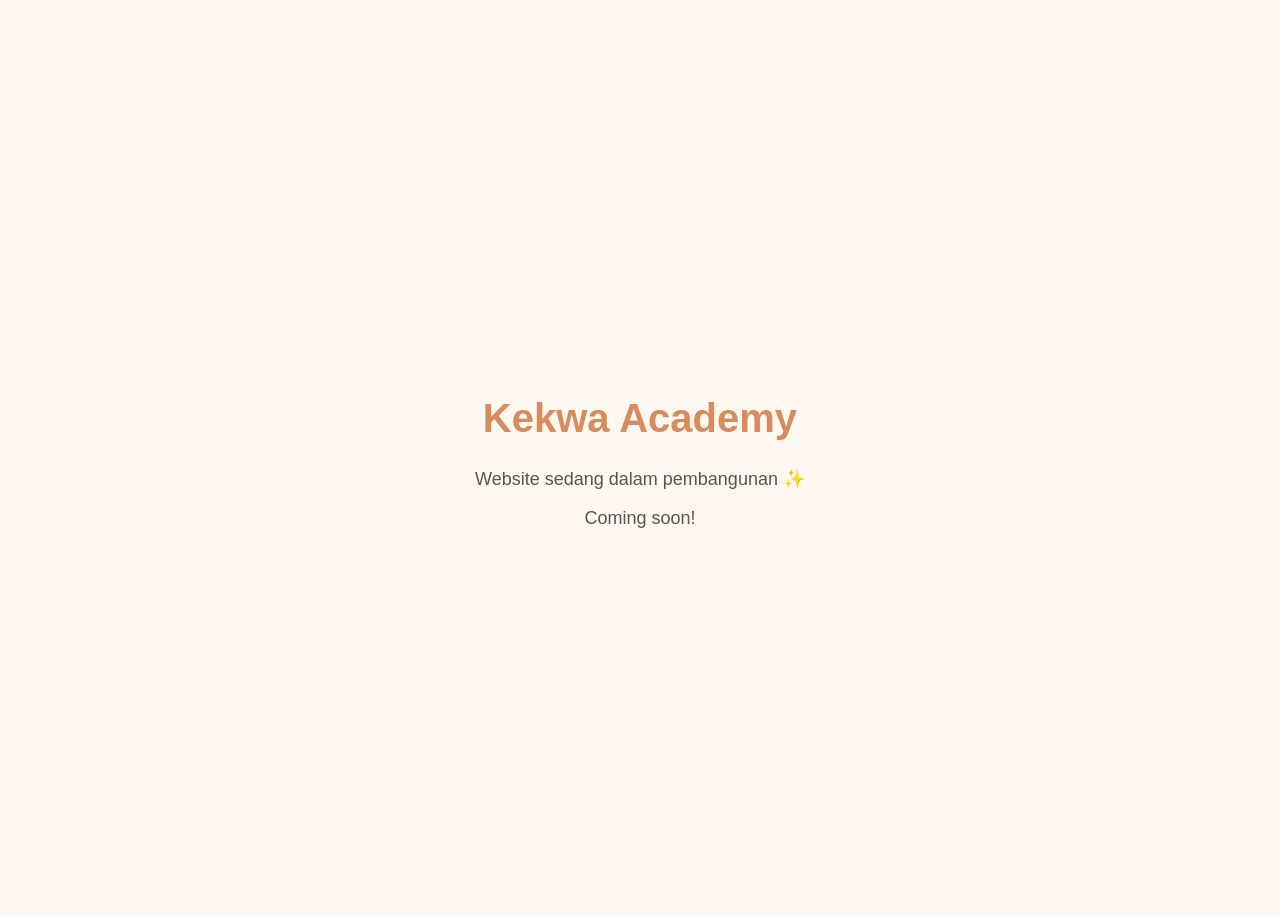
==== commit eabbb8fc: "Under Construction" ====
--- a/index.html
+++ b/index.html
@@ -32,38 +32,4 @@
         <p>Coming soon!</p>
     </div>
 </body>
-</html><!DOCTYPE html>
-<html>
-<head>
-    <title>Kekwa Academy</title>
-    <style>
-        body {
-            font-family: Arial, sans-serif;
-            height: 100vh;
-            display: flex;
-            justify-content: center;
-            align-items: center;
-            text-align: center;
-            background: #fff8f0;
-        }
-
-        h1 {
-            font-size: 40px;
-            color: #d88b5c;
-        }
-
-        p {
-            font-size: 18px;
-            color: #555;
-        }
-    </style>
-</head>
-
-<body>
-    <div>
-        <h1>Kekwa Academy</h1>
-        <p>Website sedang dalam pembangunan ✨</p>
-        <p>Coming soon!</p>
-    </div>
-</body>
-</html>v
+</html>
